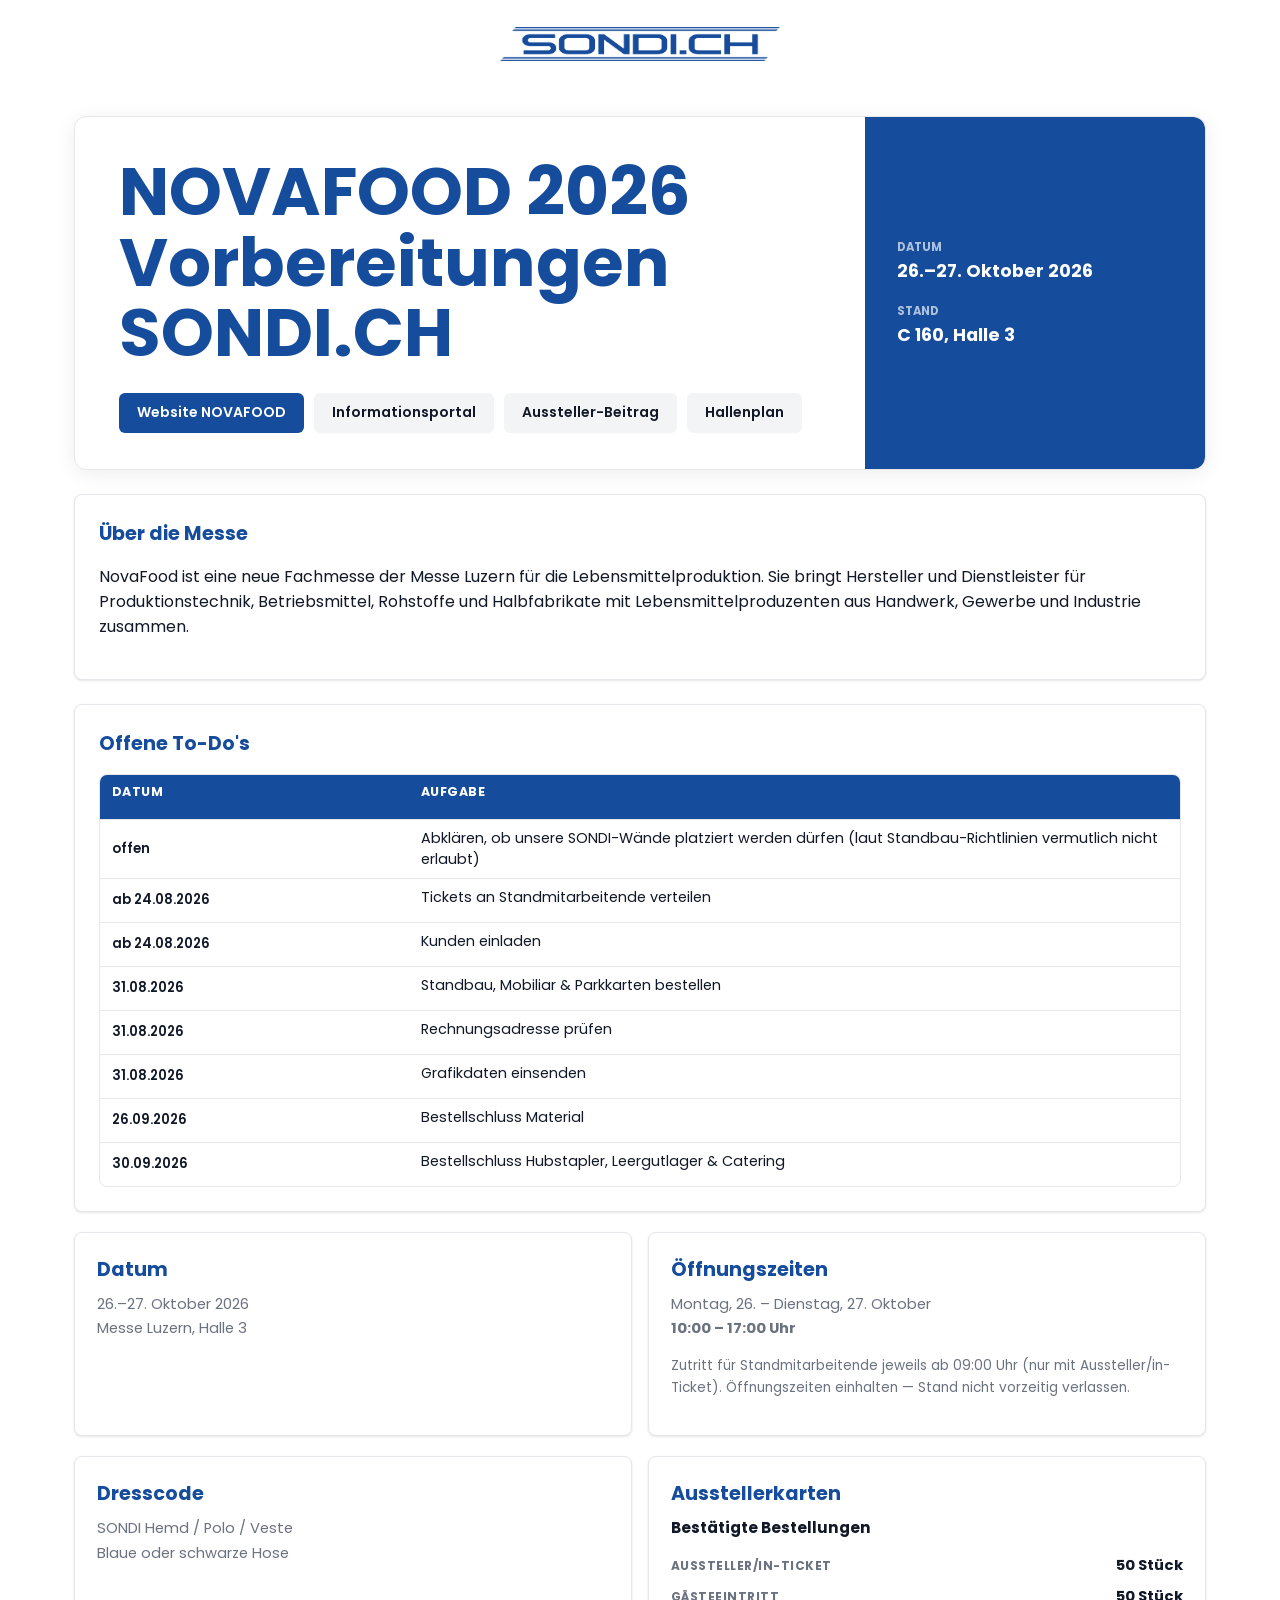
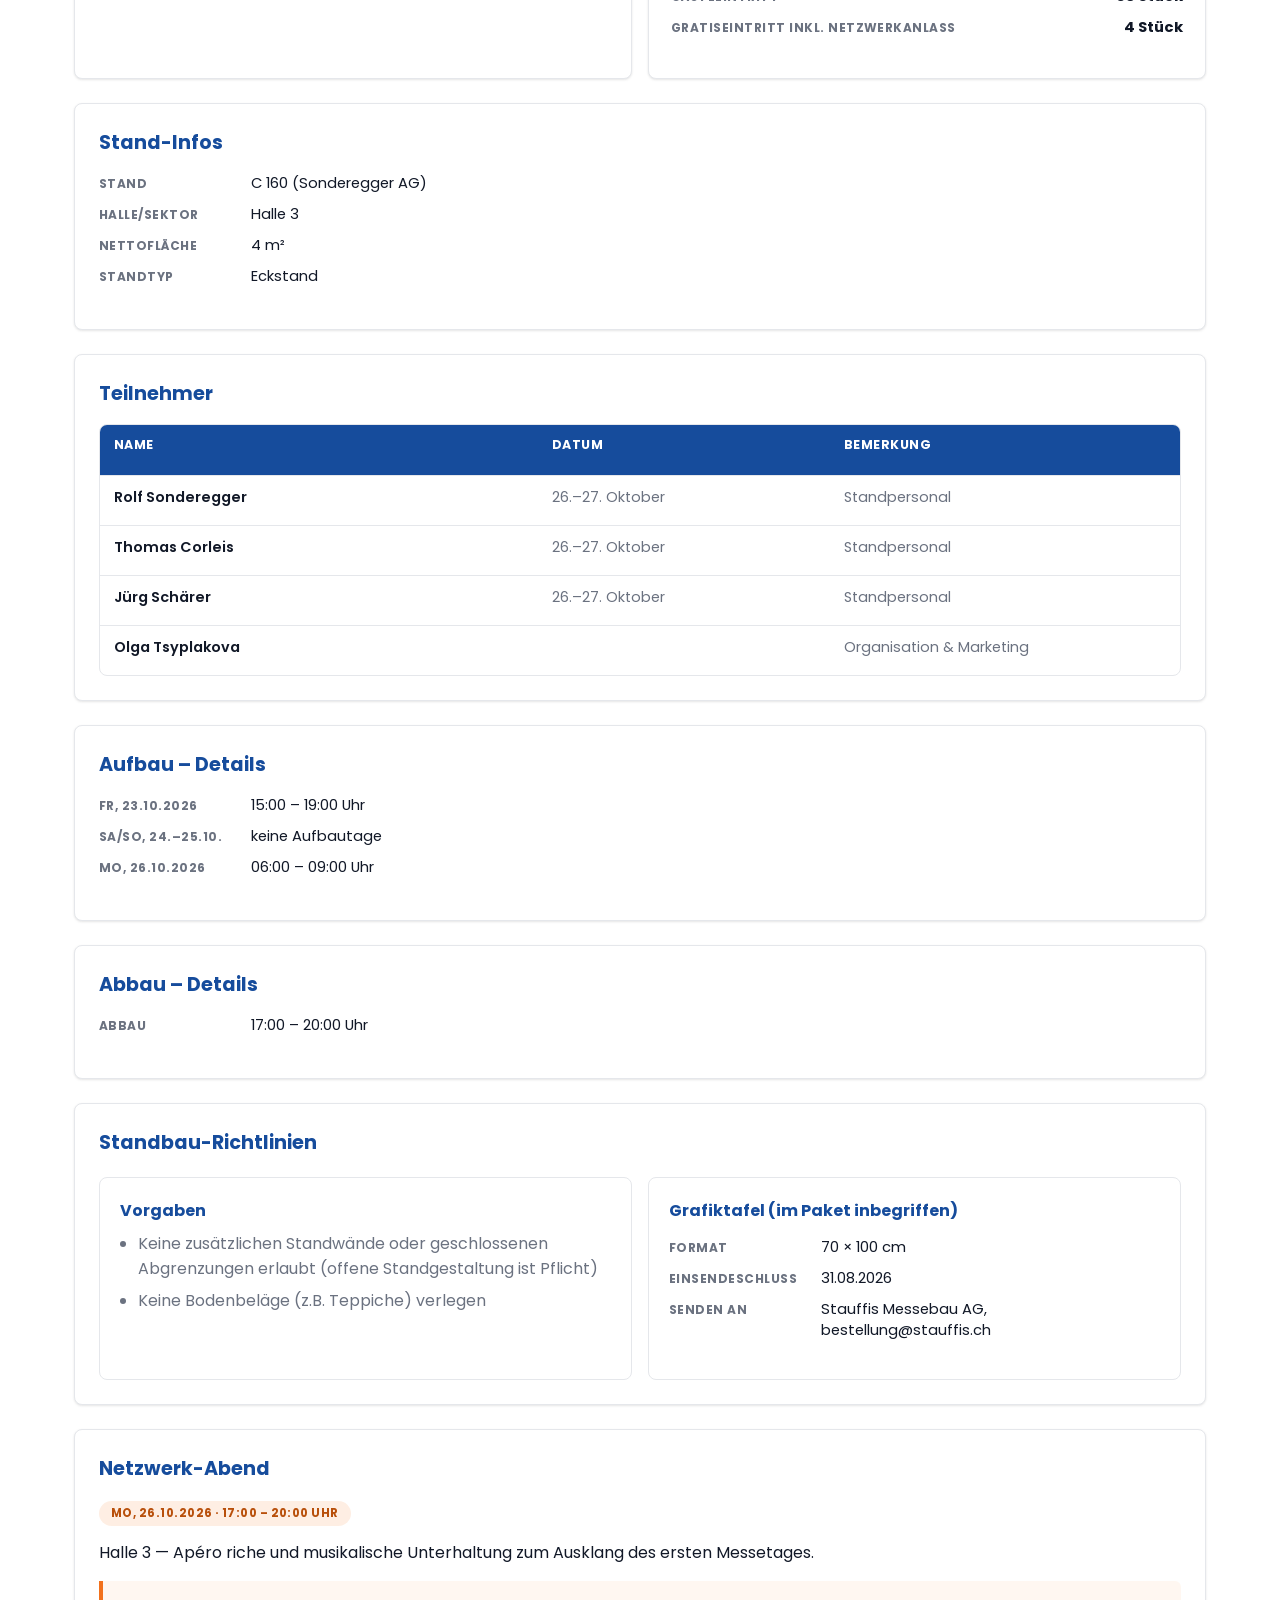
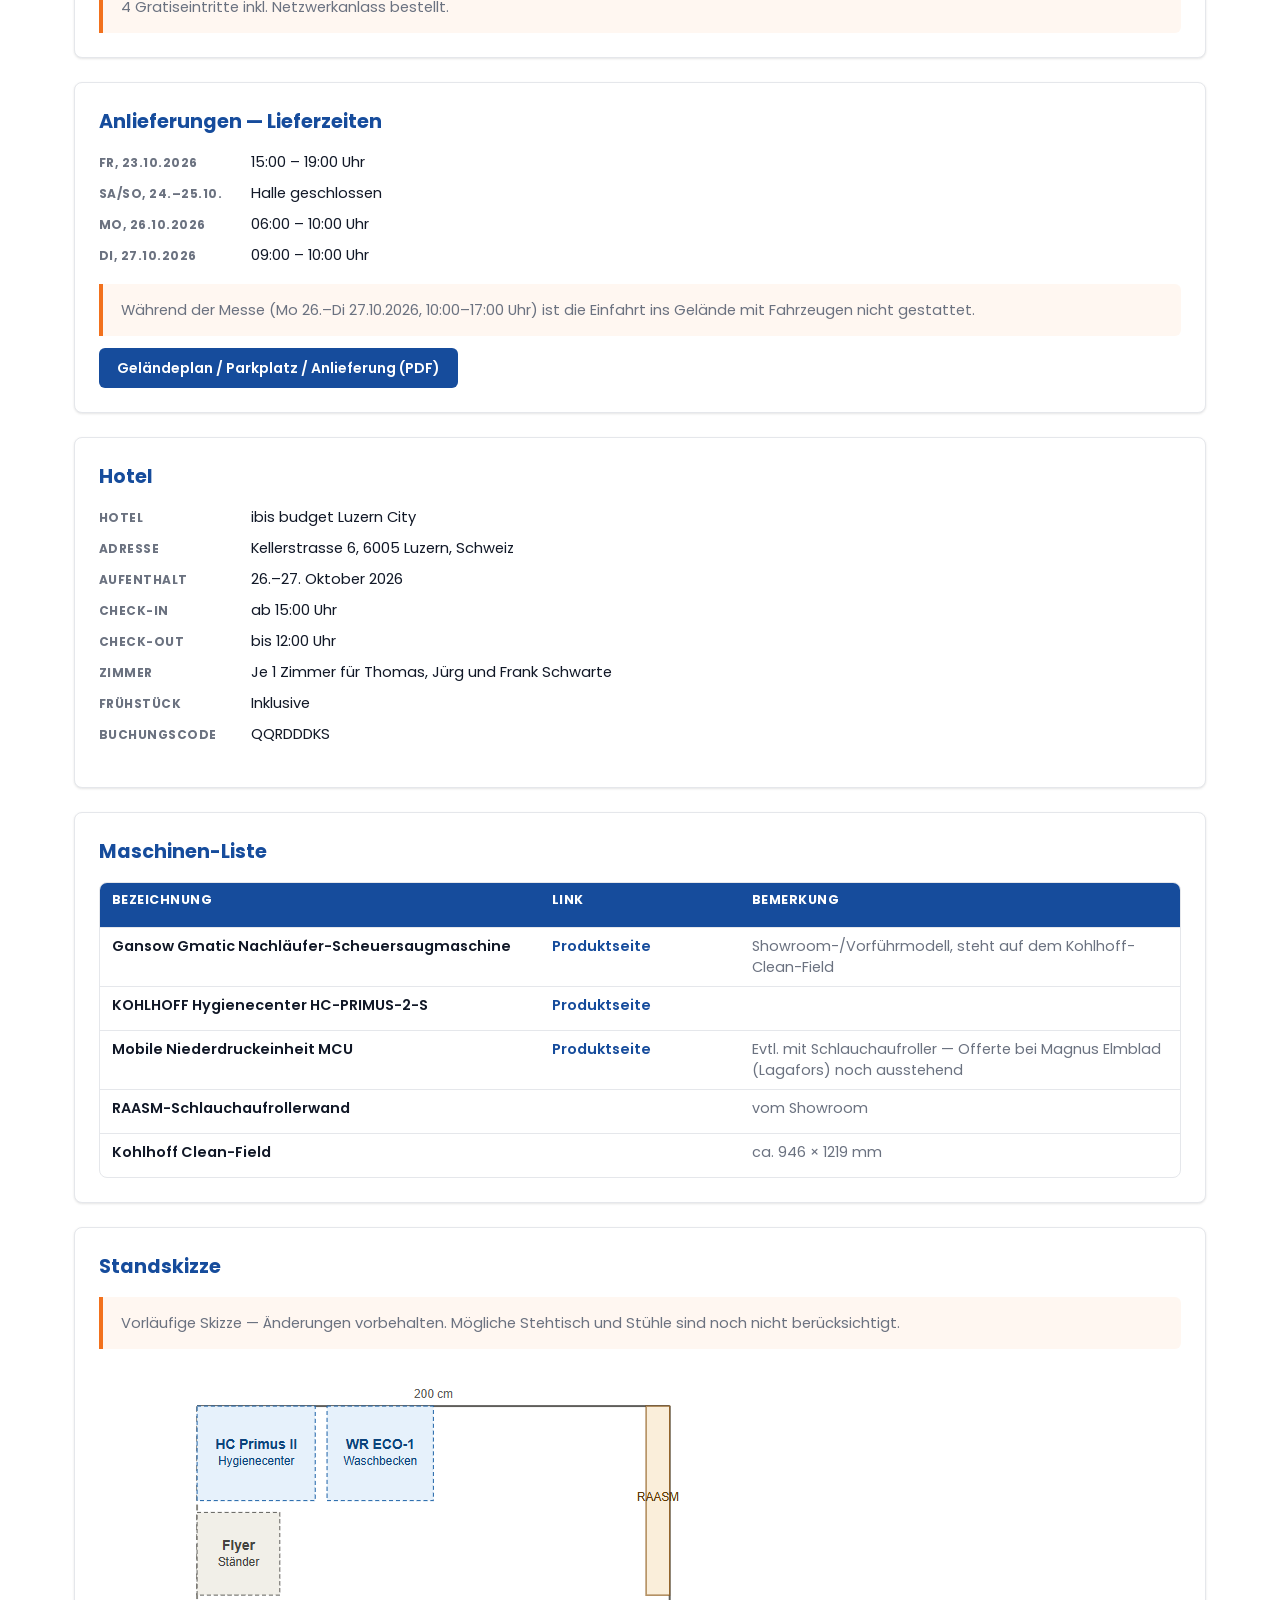
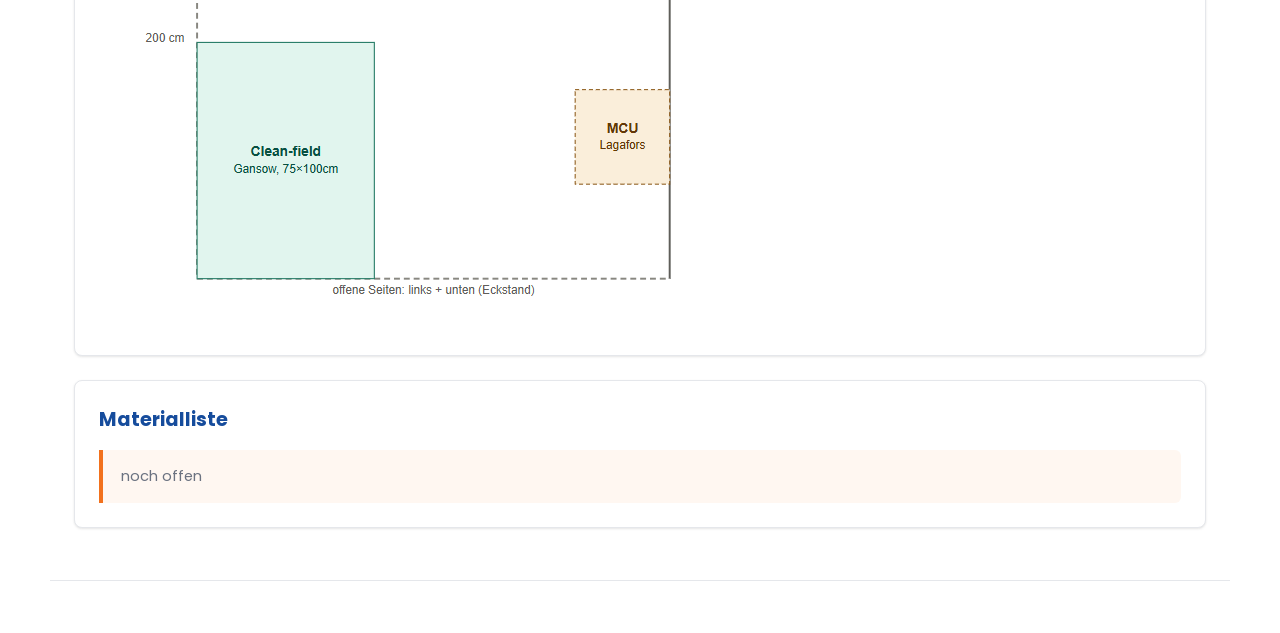
==== index.html @ 2f2d8ee6 "Hotel-Infos ergänzen (ibis budget Luzern City, Buchungsdetails) Co-Authored-By: Claude Sonnet 5 <nor" ====
<!doctype html>
<html lang="de">
  <head>
    <meta charset="utf-8">
    <meta name="viewport" content="width=device-width, initial-scale=1">
    <title>NOVAFOOD 2026 – Vorbereitungen SONDI.CH</title>
    <link rel="preconnect" href="https://fonts.googleapis.com">
    <link rel="preconnect" href="https://fonts.gstatic.com" crossorigin>
    <link href="https://fonts.googleapis.com/css2?family=Poppins:wght@400;500;600;700;800&display=swap" rel="stylesheet">
    <link rel="stylesheet" href="novafood-2026.css">
  </head>
  <body class="landing-page">

    <header class="topbar">
      <div class="topbar-inner">
        <a class="brand" href="index.html" aria-label="SONDI.CH Startseite">
          <img src="Logo sondi.ch_RGB.jpg" alt="SONDI.CH Logo" onerror="this.parentElement.classList.add('logo-missing')">
          <span>SONDI.CH</span>
        </a>
      </div>
    </header>

    <main>
      <section class="hero" id="infos">
        <div class="hero-copy">
          <h1>NOVAFOOD 2026<br>Vorbereitungen SONDI.CH</h1>
          <div class="hero-actions">
            <a class="primary-action" href="https://www.novafood.swiss/de" target="_blank" rel="noreferrer">Website NOVAFOOD</a>
            <a class="secondary-action" href="https://www.novafood.swiss/de/service-home" target="_blank" rel="noreferrer">Informationsportal</a>
            <a class="secondary-action" href="https://www.novafood.swiss/de/p/sonderegger-ag.144082" target="_blank" rel="noreferrer">Aussteller-Beitrag</a>
            <a class="secondary-action" href="https://www.novafood.swiss/de/hallplan" target="_blank" rel="noreferrer">Hallenplan</a>
          </div>
        </div>
        <aside class="status-panel" aria-label="Projekt Kennzahlen">
          <div>
            <span class="label">Datum</span>
            <strong>26.–27. Oktober 2026</strong>
          </div>
          <div>
            <span class="label">Stand</span>
            <strong>C 160, Halle 3</strong>
          </div>
        </aside>
      </section>

      <section class="info-band" id="beschreibung">
        <div class="section-head compact">
          <h2>Über die Messe</h2>
        </div>
        <p>NovaFood ist eine neue Fachmesse der Messe Luzern für die Lebensmittelproduktion. Sie bringt Hersteller und Dienstleister für Produktionstechnik, Betriebsmittel, Rohstoffe und Halbfabrikate mit Lebensmittelproduzenten aus Handwerk, Gewerbe und Industrie zusammen.</p>
      </section>

      <section class="table-section" id="termine">
        <div class="section-head compact">
          <h2>Offene To-Do's</h2>
        </div>
        <div class="data-table pending-table" role="table" aria-label="Termine und To-dos">
          <div class="table-head" role="row">
            <span role="columnheader">Datum</span>
            <span role="columnheader">Aufgabe</span>
          </div>
          <div role="row"><span>offen</span><span>Abklären, ob unsere SONDI-Wände platziert werden dürfen (laut Standbau-Richtlinien vermutlich nicht erlaubt)</span></div>
          <div role="row"><span>ab 24.08.2026</span><span>Tickets an Standmitarbeitende verteilen</span></div>
          <div role="row"><span>ab 24.08.2026</span><span>Kunden einladen</span></div>
          <div role="row"><span>31.08.2026</span><span>Standbau, Mobiliar &amp; Parkkarten bestellen</span></div>
          <div role="row"><span>31.08.2026</span><span>Rechnungsadresse prüfen</span></div>
          <div role="row"><span>31.08.2026</span><span>Grafikdaten einsenden</span></div>
          <div role="row"><span>26.09.2026</span><span>Bestellschluss Material</span></div>
          <div role="row"><span>30.09.2026</span><span>Bestellschluss Hubstapler, Leergutlager &amp; Catering</span></div>
        </div>
      </section>

      <section class="quick-grid two-col-grid" aria-label="Messe-Infos">
        <article>
          <h2>Datum</h2>
          <p>26.–27. Oktober 2026<br>Messe Luzern, Halle 3</p>
        </article>
        <article>
          <h2>Öffnungszeiten</h2>
          <p>Montag, 26. – Dienstag, 27. Oktober<br><strong>10:00 – 17:00 Uhr</strong></p>
          <p style="margin-top:10px; font-size:0.85rem;">Zutritt für Standmitarbeitende jeweils ab 09:00 Uhr (nur mit Aussteller/in-Ticket). Öffnungszeiten einhalten — Stand nicht vorzeitig verlassen.</p>
        </article>
      </section>

      <section class="quick-grid two-col-grid" aria-label="Dresscode und Ausstellerkarten">
        <article>
          <h2>Dresscode</h2>
          <p>SONDI Hemd / Polo / Veste<br>Blaue oder schwarze Hose</p>
        </article>
        <article>
          <h2>Ausstellerkarten</h2>
          <h3 style="margin-top:0; font-size:0.95rem;">Bestätigte Bestellungen</h3>
          <div class="kv-list amounts">
            <div class="kv-row">
              <span class="kv-key">Aussteller/in-Ticket</span>
              <span>50 Stück</span>
            </div>
            <div class="kv-row">
              <span class="kv-key">Gästeeintritt</span>
              <span>50 Stück</span>
            </div>
            <div class="kv-row">
              <span class="kv-key">Gratiseintritt inkl. Netzwerkanlass</span>
              <span>4 Stück</span>
            </div>
          </div>
        </article>
      </section>

      <section class="info-band" id="stand-infos">
        <div class="section-head compact">
          <h2>Stand-Infos</h2>
        </div>
        <div class="kv-list">
          <div class="kv-row">
            <span class="kv-key">Stand</span>
            <span>C 160 (Sonderegger AG)</span>
          </div>
          <div class="kv-row">
            <span class="kv-key">Halle/Sektor</span>
            <span>Halle 3</span>
          </div>
          <div class="kv-row">
            <span class="kv-key">Nettofläche</span>
            <span>4 m²</span>
          </div>
          <div class="kv-row">
            <span class="kv-key">Standtyp</span>
            <span>Eckstand</span>
          </div>
        </div>
      </section>

      <section class="table-section" id="teilnehmer">
        <div class="section-head compact">
          <h2>Teilnehmer</h2>
        </div>
        <div class="data-table teilnehmer-table" role="table" aria-label="Teilnehmer">
          <div class="table-head" role="row">
            <span role="columnheader">Name</span>
            <span role="columnheader">Datum</span>
            <span role="columnheader">Bemerkung</span>
          </div>
          <div role="row"><span>Rolf Sonderegger</span><span>26.–27. Oktober</span><span>Standpersonal</span></div>
          <div role="row"><span>Thomas Corleis</span><span>26.–27. Oktober</span><span>Standpersonal</span></div>
          <div role="row"><span>Jürg Schärer</span><span>26.–27. Oktober</span><span>Standpersonal</span></div>
          <div role="row"><span>Olga Tsyplakova</span><span></span><span>Organisation &amp; Marketing</span></div>
        </div>
      </section>

      <section class="info-band aufbau-detail" id="aufbau">
        <div class="section-head compact">
          <h2>Aufbau – Details</h2>
        </div>
        <div class="kv-list">
          <div class="kv-row">
            <span class="kv-key">Fr, 23.10.2026</span>
            <span>15:00 – 19:00 Uhr</span>
          </div>
          <div class="kv-row">
            <span class="kv-key">Sa/So, 24.–25.10.</span>
            <span>keine Aufbautage</span>
          </div>
          <div class="kv-row">
            <span class="kv-key">Mo, 26.10.2026</span>
            <span>06:00 – 09:00 Uhr</span>
          </div>
        </div>
      </section>

      <section class="info-band" id="abbau">
        <div class="section-head compact">
          <h2>Abbau – Details</h2>
        </div>
        <div class="kv-list">
          <div class="kv-row">
            <span class="kv-key">Abbau</span>
            <span>17:00 – 20:00 Uhr</span>
          </div>
        </div>
      </section>

      <section class="info-band" id="standbau-richtlinien">
        <div class="section-head compact">
          <h2>Standbau-Richtlinien</h2>
        </div>
        <div class="split-grid">
          <article>
            <h3>Vorgaben</h3>
            <ul>
              <li>Keine zusätzlichen Standwände oder geschlossenen Abgrenzungen erlaubt (offene Standgestaltung ist Pflicht)</li>
              <li>Keine Bodenbeläge (z.B. Teppiche) verlegen</li>
            </ul>
          </article>
          <article>
            <h3>Grafiktafel (im Paket inbegriffen)</h3>
            <div class="kv-list">
              <div class="kv-row">
                <span class="kv-key">Format</span>
                <span>70 × 100 cm</span>
              </div>
              <div class="kv-row">
                <span class="kv-key">Einsendeschluss</span>
                <span>31.08.2026</span>
              </div>
              <div class="kv-row">
                <span class="kv-key">Senden an</span>
                <span>Stauffis Messebau AG, bestellung@stauffis.ch</span>
              </div>
            </div>
          </article>
        </div>
      </section>

      <section class="info-band" id="netzwerkabend">
        <div class="section-head compact">
          <h2>Netzwerk-Abend</h2>
        </div>
        <span class="chip orange">Mo, 26.10.2026 · 17:00 – 20:00 Uhr</span>
        <p>Halle 3 — Apéro riche und musikalische Unterhaltung zum Ausklang des ersten Messetages.</p>
        <div class="notice">4 Gratiseintritte inkl. Netzwerkanlass bestellt.</div>
      </section>

      <section class="info-band" id="parkplaetze">
        <div class="section-head compact">
          <h2>Anlieferungen — Lieferzeiten</h2>
        </div>
        <div class="kv-list">
          <div class="kv-row">
            <span class="kv-key">Fr, 23.10.2026</span>
            <span>15:00 – 19:00 Uhr</span>
          </div>
          <div class="kv-row">
            <span class="kv-key">Sa/So, 24.–25.10.</span>
            <span>Halle geschlossen</span>
          </div>
          <div class="kv-row">
            <span class="kv-key">Mo, 26.10.2026</span>
            <span>06:00 – 10:00 Uhr</span>
          </div>
          <div class="kv-row">
            <span class="kv-key">Di, 27.10.2026</span>
            <span>09:00 – 10:00 Uhr</span>
          </div>
        </div>
        <div class="notice">Während der Messe (Mo 26.–Di 27.10.2026, 10:00–17:00 Uhr) ist die Einfahrt ins Gelände mit Fahrzeugen nicht gestattet.</div>
        <a class="primary-action" href="novafood-2026-gelaendeplan-parkplatz-anlieferung.pdf" target="_blank" rel="noreferrer" style="margin-top:12px;">Geländeplan / Parkplatz / Anlieferung (PDF)</a>
      </section>

      <section class="info-band" id="hotel">
        <div class="section-head compact">
          <h2>Hotel</h2>
        </div>
        <div class="kv-list">
          <div class="kv-row">
            <span class="kv-key">Hotel</span>
            <span>ibis budget Luzern City</span>
          </div>
          <div class="kv-row">
            <span class="kv-key">Adresse</span>
            <span>Kellerstrasse 6, 6005 Luzern, Schweiz</span>
          </div>
          <div class="kv-row">
            <span class="kv-key">Aufenthalt</span>
            <span>26.–27. Oktober 2026</span>
          </div>
          <div class="kv-row">
            <span class="kv-key">Check-In</span>
            <span>ab 15:00 Uhr</span>
          </div>
          <div class="kv-row">
            <span class="kv-key">Check-Out</span>
            <span>bis 12:00 Uhr</span>
          </div>
          <div class="kv-row">
            <span class="kv-key">Zimmer</span>
            <span>Je 1 Zimmer für Thomas, Jürg und Frank Schwarte</span>
          </div>
          <div class="kv-row">
            <span class="kv-key">Frühstück</span>
            <span>Inklusive</span>
          </div>
          <div class="kv-row">
            <span class="kv-key">Buchungscode</span>
            <span>QQRDDDKS</span>
          </div>
        </div>
      </section>

      <section class="table-section" id="maschinen">
        <div class="section-head compact">
          <h2>Maschinen-Liste</h2>
        </div>
        <div class="data-table machine-table" role="table" aria-label="Maschinen-Liste">
          <div class="table-head" role="row">
            <span role="columnheader">Bezeichnung</span>
            <span role="columnheader">Link</span>
            <span role="columnheader">Bemerkung</span>
          </div>
          <div role="row"><span>Gansow Gmatic Nachläufer-Scheuersaugmaschine</span><span><a href="https://www.sondi.ch/gansow-gmatic-handgefuehrte-scheuersaugmaschinen" target="_blank" rel="noreferrer">Produktseite</a></span><span>Showroom-/Vorführmodell, steht auf dem Kohlhoff-Clean-Field</span></div>
          <div role="row"><span>KOHLHOFF Hygienecenter HC-PRIMUS-2-S</span><span><a href="https://www.sondi.ch/kohlhoff-hygienecenter-hc-primus-2-s/0313100" target="_blank" rel="noreferrer">Produktseite</a></span><span></span></div>
          <div role="row"><span>Mobile Niederdruckeinheit MCU</span><span><a href="https://www.sondi.ch/mobile-niederdruckeinheit-mcu" target="_blank" rel="noreferrer">Produktseite</a></span><span>Evtl. mit Schlauchaufroller — Offerte bei Magnus Elmblad (Lagafors) noch ausstehend</span></div>
          <div role="row"><span>RAASM-Schlauchaufrollerwand</span><span></span><span>vom Showroom</span></div>
          <div role="row"><span>Kohlhoff Clean-Field</span><span></span><span>ca. 946 × 1219 mm</span></div>
        </div>
      </section>

      <section class="info-band" id="standskizze">
        <div class="section-head compact">
          <h2>Standskizze</h2>
        </div>
        <div class="notice">
          Vorläufige Skizze — Änderungen vorbehalten. Mögliche Stehtisch und Stühle sind noch nicht berücksichtigt.
        </div>
        <img src="Standsskizze Novafood 2026.png" alt="Standsskizze NOVAFOOD 2026" style="max-width:100%; margin-top:16px; border-radius:8px;">
      </section>

      <section class="table-section" id="materialliste">
        <div class="section-head compact">
          <h2>Materialliste</h2>
        </div>
        <div class="notice">noch offen</div>
      </section>

    </main>

    <footer></footer>

  </body>
</html>
---- novafood-2026.css ----
:root {
  --orange: #f2711d;
  --blue: #164c9c;
  --blue-light: rgba(22, 76, 156, 0.08);
  --gray: #6b7280;
  --light: #f8fafc;
  --ink: #111827;
  --white: #ffffff;
  --line: #e5e7eb;
  --surface: #f3f4f6;
  --shadow-sm: 0 1px 3px rgba(0, 0, 0, 0.07), 0 1px 2px rgba(0, 0, 0, 0.04);
  --shadow: 0 4px 20px rgba(0, 0, 0, 0.07);
  --radius: 8px;
  --radius-sm: 6px;
  --radius-lg: 12px;
  --radius-pill: 999px;
  --transition: 150ms ease;
}

* {
  box-sizing: border-box;
}

html {
  scroll-behavior: smooth;
}

body {
  margin: 0;
  font-family: "Poppins", Arial, sans-serif;
  color: var(--ink);
  background: var(--light);
  -webkit-font-smoothing: antialiased;
}

a {
  color: var(--blue);
  font-weight: 600;
  text-decoration: none;
  transition: color var(--transition);
}

a:hover {
  color: var(--orange);
}

/* ── Topbar ─────────────────────────────────────────── */

.topbar {
  background: var(--white);
  border-bottom: 1px solid var(--line);
  position: sticky;
  top: 0;
  z-index: 10;
  box-shadow: var(--shadow-sm);
}

.topbar-inner {
  align-items: center;
  display: flex;
  gap: 24px;
  justify-content: space-between;
  margin: 0 auto;
  max-width: 1180px;
  min-height: 72px;
  padding: 14px 24px;
}

.brand {
  align-items: center;
  color: var(--blue);
  display: flex;
  min-width: 160px;
  text-decoration: none;
}

.brand img {
  display: block;
  max-height: 48px;
  max-width: 280px;
  object-fit: contain;
  width: min(280px, 40vw);
}

.brand span {
  color: var(--blue);
  display: none;
  font-size: 1.75rem;
  font-weight: 800;
}

.brand.logo-missing img {
  display: none;
}

.brand.logo-missing span {
  display: inline-block;
}

nav {
  display: flex;
  flex-wrap: wrap;
  gap: 4px;
  justify-content: flex-end;
}

nav a {
  border-radius: var(--radius-sm);
  color: var(--gray);
  font-size: 0.875rem;
  font-weight: 600;
  padding: 8px 14px;
  transition: background var(--transition), color var(--transition);
}

nav a:hover {
  background: var(--surface);
  color: var(--ink);
}

/* ── Landing Page ────────────────────────────────────── */

.landing-page {
  background: var(--white);
}

.landing-page .topbar {
  background: var(--white);
  border-bottom: none;
  box-shadow: none;
}

.landing-page .topbar-inner {
  justify-content: center;
  min-height: 88px;
}

.landing-page .brand img {
  max-height: 60px;
  width: min(320px, 55vw);
}

.landing-page main {
  min-height: calc(100vh - 160px);
}

.landing-hero {
  padding: 52px 0 20px;
  text-align: center;
}

.landing-hero h1 {
  margin-bottom: 12px;
}

.landing-hero .lead {
  margin: 0 auto;
}

.stand-choice-grid {
  display: grid;
  gap: 20px;
  grid-template-columns: repeat(2, minmax(0, 1fr));
  margin-top: 20px;
}

.stand-choice {
  background: var(--white);
  border: 1px solid var(--line);
  border-radius: var(--radius-lg);
  box-shadow: var(--shadow-sm);
  color: var(--ink);
  display: flex;
  flex-direction: column;
  min-height: 280px;
  padding: 28px;
  text-decoration: none;
  transition: box-shadow var(--transition), transform var(--transition), border-color var(--transition);
}

.stand-choice:hover {
  border-color: var(--orange);
  box-shadow: var(--shadow);
  color: var(--ink);
  transform: translateY(-2px);
}

.stand-choice h2 {
  color: var(--blue);
  font-size: 1.6rem;
  margin-bottom: 10px;
}

.stand-choice p {
  color: var(--gray);
  line-height: 1.65;
}

.stand-choice strong {
  color: var(--orange);
  margin-top: auto;
  font-size: 0.9rem;
}


/* ── Main Layout ─────────────────────────────────────── */

main {
  margin: 0 auto;
  max-width: 1180px;
  padding: 28px 24px 52px;
}

.page-title {
  align-items: end;
  display: grid;
  gap: 18px;
  grid-template-columns: minmax(0, 1fr) 300px;
  margin-bottom: 22px;
}

.page-title h1 {
  margin-bottom: 0;
}

/* ── Progress Card ───────────────────────────────────── */

.progress-card {
  background: var(--blue);
  border-radius: var(--radius);
  color: var(--white);
  padding: 20px;
}

.progress-card > span {
  color: rgba(255, 255, 255, 0.7);
  display: block;
  font-size: 0.75rem;
  font-weight: 700;
  margin-bottom: 4px;
  text-transform: uppercase;
  letter-spacing: 0.05em;
}

.progress-card strong {
  display: block;
  font-size: 1.25rem;
  margin-bottom: 10px;
}

/* ── Hero ────────────────────────────────────────────── */

.hero {
  align-items: stretch;
  background: var(--white);
  border: 1px solid var(--line);
  border-radius: var(--radius-lg);
  box-shadow: var(--shadow);
  display: grid;
  gap: 0;
  grid-template-columns: minmax(0, 1fr) 340px;
  min-height: 300px;
  overflow: hidden;
}

.hero-copy {
  padding: 40px 44px 36px;
}

.eyebrow {
  color: var(--orange);
  font-size: 0.75rem;
  font-weight: 700;
  letter-spacing: 0.06em;
  margin: 0 0 8px;
  text-transform: uppercase;
}

h1,
h2,
h3,
p {
  margin-top: 0;
}

h1 {
  color: var(--blue);
  font-size: clamp(2rem, 5.5vw, 4.2rem);
  line-height: 1.05;
  margin-bottom: 16px;
}

.lead {
  color: var(--gray);
  font-size: 1.05rem;
  line-height: 1.7;
  max-width: 580px;
}

.hero-actions {
  display: flex;
  flex-wrap: wrap;
  gap: 10px;
  margin-top: 24px;
}

/* ── Buttons ─────────────────────────────────────────── */

.primary-action,
.secondary-action,
button,
.fact-link a {
  align-items: center;
  background: var(--blue);
  border: none;
  border-radius: var(--radius-sm);
  color: var(--white);
  cursor: pointer;
  display: inline-flex;
  font: inherit;
  font-size: 0.875rem;
  font-weight: 600;
  justify-content: center;
  min-height: 40px;
  padding: 9px 18px;
  transition: background var(--transition), transform var(--transition), box-shadow var(--transition);
}

.primary-action:hover,
.secondary-action:hover,
button:hover,
.fact-link a:hover {
  background: var(--orange);
  color: var(--white);
  box-shadow: 0 4px 12px rgba(242, 113, 29, 0.3);
}

.secondary-action {
  background: var(--surface);
  color: var(--ink);
}

.secondary-action:hover {
  background: var(--orange);
  color: var(--white);
}

/* ── Status Panel ────────────────────────────────────── */

.status-panel {
  background: var(--blue);
  border-radius: 0 var(--radius-lg) var(--radius-lg) 0;
  color: var(--white);
  display: flex;
  flex-direction: column;
  gap: 20px;
  justify-content: center;
  padding: 32px;
}

.label {
  color: rgba(255, 255, 255, 0.65);
  display: block;
  font-size: 0.72rem;
  font-weight: 700;
  letter-radius: 0.05em;
  margin-bottom: 4px;
  text-transform: uppercase;
}

.status-panel strong {
  display: block;
  font-size: 1.1rem;
  line-height: 1.3;
}

.progress-track {
  background: rgba(255, 255, 255, 0.2);
  border-radius: var(--radius-pill);
  height: 6px;
  overflow: hidden;
}

.progress-track span {
  background: var(--orange);
  border-radius: var(--radius-pill);
  display: block;
  height: 100%;
  transition: width 0.6s ease;
  width: 0;
}

/* ── Grids ───────────────────────────────────────────── */

.quick-grid,
.facts-grid,
.pdf-grid,
.checklist-grid,
.timeline-grid,
.machine-grid,
.risk-grid {
  display: grid;
  gap: 16px;
  margin-top: 20px;
}

.quick-grid {
  grid-template-columns: repeat(4, minmax(0, 1fr));
}

.two-col-grid {
  grid-template-columns: repeat(2, minmax(0, 1fr));
}

.facts-grid {
  display: grid;
  gap: 12px;
  grid-template-columns: repeat(6, minmax(0, 1fr));
  margin-top: 0;
}

/* ── Cards ───────────────────────────────────────────── */

.quick-grid article,
.facts-grid article,
.pdf-grid article,
.checklist-card,
.notes-section,
.team-layout,
.info-band,
.machine-section,
.open-points,
.table-section,
.timeline-grid article,
.risk {
  background: var(--white);
  border: 1px solid var(--line);
  border-radius: var(--radius);
  box-shadow: var(--shadow-sm);
}

.quick-grid article,
.pdf-grid article {
  min-height: 180px;
  padding: 22px;
  transition: box-shadow var(--transition), transform var(--transition);
}

.quick-grid article:hover {
  box-shadow: var(--shadow);
  transform: translateY(-1px);
}

.facts-grid article {
  min-height: 130px;
  padding: 20px;
}

.facts-grid h2 {
  color: var(--blue);
  font-size: 0.95rem;
  margin-bottom: 8px;
}

.facts-grid p {
  color: var(--gray);
  font-size: 0.9rem;
  line-height: 1.55;
  margin-bottom: 0;
}

.fact-link a {
  display: inline-flex;
  align-items: center;
  font-weight: 600;
  min-height: 36px;
  padding: 7px 14px;
  font-size: 0.85rem;
}

/* ── PDF Grid ────────────────────────────────────────── */

.pdf-grid {
  grid-template-columns: repeat(2, minmax(0, 1fr));
}

.pdf-grid article {
  align-items: flex-start;
  display: flex;
  flex-direction: column;
  justify-content: space-between;
}

/* ── Chips / Badges ──────────────────────────────────── */

.chip {
  border-radius: var(--radius-pill);
  display: inline-block;
  font-size: 0.72rem;
  font-weight: 700;
  letter-spacing: 0.04em;
  margin-bottom: 14px;
  padding: 4px 12px;
  text-transform: uppercase;
}

.chip.blue {
  background: rgba(22, 76, 156, 0.1);
  color: var(--blue);
}

.chip.orange {
  background: rgba(242, 113, 29, 0.12);
  color: #b84f0a;
}

.chip.gray {
  background: var(--surface);
  color: var(--gray);
}

/* ── Headings in cards ───────────────────────────────── */

.quick-grid h2,
.section-head h2 {
  color: var(--blue);
  font-size: 1.2rem;
  margin-bottom: 8px;
}

.quick-grid p,
.pdf-grid p,
.split-grid p,
.team-grid p,
.machine-grid p,
.notice,
.risk p {
  color: var(--gray);
  font-size: 0.92rem;
  line-height: 1.65;
}

/* ── Section Head ────────────────────────────────────── */

.section-head {
  margin: 44px 0 16px;
}

.section-head.compact {
  margin: 0 0 16px;
}

/* ── Checklist ───────────────────────────────────────── */

.checklist-grid {
  grid-template-columns: repeat(2, minmax(0, 1fr));
}

.checklist-card {
  padding: 22px;
}

.card-title {
  align-items: center;
  border-bottom: 1px solid var(--line);
  display: flex;
  gap: 12px;
  justify-content: space-between;
  margin-bottom: 12px;
  padding-bottom: 12px;
}

.card-title h3 {
  color: var(--blue);
  font-size: 1.05rem;
  margin-bottom: 0;
}

.count {
  color: var(--orange);
  font-weight: 700;
  font-size: 0.875rem;
}

label {
  align-items: flex-start;
  color: var(--gray);
  display: flex;
  gap: 10px;
  line-height: 1.45;
  margin: 11px 0;
}

/* ── Info Band / Sections ────────────────────────────── */

.info-band,
.machine-section,
.open-points,
.table-section {
  margin-top: 24px;
  padding: 24px;
}

/* ── Pill List ───────────────────────────────────────── */

.pill-list {
  display: flex;
  flex-wrap: wrap;
  gap: 8px;
}

.pill-list span,
.machine-brand,
.risk span {
  background: var(--blue-light);
  border-radius: var(--radius-pill);
  color: var(--blue);
  display: inline-block;
  font-size: 0.75rem;
  font-weight: 700;
  letter-spacing: 0.03em;
  padding: 4px 12px;
  text-transform: uppercase;
}

/* ── Split / Team Grids ──────────────────────────────── */

.split-grid,
.team-grid {
  display: grid;
  gap: 16px;
  grid-template-columns: repeat(2, minmax(0, 1fr));
  margin-top: 20px;
}

.three-columns {
  grid-template-columns: repeat(3, minmax(0, 1fr));
}

.split-grid article,
.team-grid article {
  border: 1px solid var(--line);
  border-radius: var(--radius);
  padding: 20px;
}

.split-grid h3,
.team-grid h3,
.timeline-grid h2,
.machine-grid h3,
.risk h3 {
  color: var(--blue);
  font-size: 1rem;
  margin-bottom: 8px;
}

ul {
  color: var(--gray);
  line-height: 1.6;
  margin: 0;
  padding-left: 18px;
}

li + li {
  margin-top: 6px;
}

.name-list {
  color: var(--ink);
  font-weight: 600;
}

/* ── Timeline ────────────────────────────────────────── */

.timeline-grid {
  grid-template-columns: repeat(3, minmax(0, 1fr));
}

.timeline-grid article,
.risk {
  padding: 22px;
}

/* ── Machine Grid ────────────────────────────────────── */

.machine-grid {
  grid-template-columns: repeat(4, minmax(0, 1fr));
}

.machine-grid article {
  border: 1px solid var(--line);
  border-radius: var(--radius);
  min-height: 160px;
  padding: 18px;
}

.machine-brand {
  background: rgba(242, 113, 29, 0.1);
  border-radius: var(--radius-pill);
  color: #b84f0a;
  margin-bottom: 12px;
}

/* ── Notice ──────────────────────────────────────────── */

.notice {
  background: rgba(242, 113, 29, 0.06);
  border-left: 4px solid var(--orange);
  border-radius: 0 var(--radius-sm) var(--radius-sm) 0;
  margin-top: 16px;
  padding: 14px 18px;
}

/* ── Risk Grid ───────────────────────────────────────── */

.risk-grid {
  grid-template-columns: repeat(3, minmax(0, 1fr));
}

.risk.high {
  border-top: 4px solid var(--orange);
}

.risk.medium {
  border-top: 4px solid var(--blue);
}

.risk.low {
  border-top: 4px solid var(--gray);
}

/* ── Key-Value List (Aufbau Detail) ──────────────────── */

.kv-list {
  display: flex;
  flex-direction: column;
  gap: 10px;
  margin: 14px 0 18px;
}

.kv-row {
  align-items: baseline;
  display: flex;
  gap: 12px;
  font-size: 0.92rem;
}

.kv-list.amounts .kv-row {
  justify-content: space-between;
}

.kv-list.amounts .kv-row > span:last-child {
  font-weight: 700;
  margin-left: 24px;
  text-align: right;
}

.kv-key {
  color: var(--gray);
  font-size: 0.75rem;
  font-weight: 700;
  letter-spacing: 0.04em;
  min-width: 140px;
  text-transform: uppercase;
}

.map-links {
  display: flex;
  flex-wrap: wrap;
  gap: 8px;
  margin-top: 18px;
}

.map-links a {
  background: var(--surface);
  border-radius: var(--radius-pill);
  color: var(--blue);
  font-size: 0.8rem;
  font-weight: 600;
  padding: 6px 16px;
  transition: background var(--transition), color var(--transition);
}

.map-links a:hover {
  background: var(--blue);
  color: var(--white);
}

/* ── Team / Notes ────────────────────────────────────── */

.team-layout,
.notes-section {
  margin-top: 24px;
  padding: 24px;
}

/* ── Tables ──────────────────────────────────────────── */

.schedule-table {
  border: 1px solid var(--line);
  border-radius: var(--radius);
  overflow: hidden;
}

.schedule-table > div {
  display: grid;
  grid-template-columns: 1.2fr 0.9fr 1.2fr 1.5fr;
}

.schedule-table span {
  border-top: 1px solid var(--line);
  color: var(--gray);
  font-size: 0.9rem;
  min-height: 50px;
  padding: 13px 14px;
}

.schedule-table .table-head span {
  background: var(--blue);
  border-top: 0;
  color: var(--white);
  font-size: 0.8rem;
  font-weight: 700;
  letter-spacing: 0.03em;
  text-transform: uppercase;
}

.data-table {
  border: 1px solid var(--line);
  border-radius: var(--radius);
  overflow-x: auto;
}

.data-table > div {
  display: grid;
  min-width: 860px;
}

.machine-table > div {
  grid-template-columns: 2.2fr 1fr 2.2fr;
}

.material-table > div {
  grid-template-columns: 2fr 1fr 1fr 2fr;
}

.teilnehmer-table > div {
  grid-template-columns: 1.5fr 1fr 1.2fr;
  min-width: 360px;
}

.teilnehmer-table span {
  min-height: 44px;
  padding: 8px 14px;
}

.pending-table > div {
  grid-template-columns: 1.2fr 3fr;
}

.pending-table div:not(.table-head) span:nth-child(1) {
  align-items: center;
  color: var(--orange);
  display: flex;
  font-size: 0.82rem;
  font-weight: 700;
  white-space: nowrap;
}

.pending-table div:not(.table-head) span:nth-child(2) {
  color: var(--ink);
}

.data-table span {
  border-top: 1px solid var(--line);
  color: var(--gray);
  display: block;
  font-size: 0.9rem;
  min-height: 50px;
  padding: 11px 14px;
  transition: background var(--transition);
}

.data-table div:not(.table-head):hover span {
  background: var(--surface);
}

.machine-table span,
.material-table span,
.pending-table span {
  min-height: 44px;
  padding: 8px 12px;
}

.sub-row span {
  background: var(--surface);
  border-top-color: transparent;
}

.sub-row .sub-item {
  color: var(--gray);
  font-size: 0.875rem;
  padding-left: 32px;
  position: relative;
}

.sub-row .sub-item::before {
  color: var(--line);
  content: "↳";
  left: 14px;
  position: absolute;
}

.row-to-oega span {
  background: rgba(16, 149, 100, 0.07) !important;
  border-top-color: rgba(16, 149, 100, 0.2) !important;
}


.row-red span {
  background: rgba(220, 53, 69, 0.07) !important;
  border-top-color: rgba(220, 53, 69, 0.2) !important;
}

.row-green span {
  background: rgba(25, 135, 84, 0.07) !important;
  border-top-color: rgba(25, 135, 84, 0.2) !important;
}

.machine-legend {
  display: flex;
  gap: 20px;
  margin-bottom: 14px;
  font-size: 0.82rem;
}

.machine-legend .leg-item {
  display: flex;
  align-items: center;
  gap: 7px;
}

.machine-legend .leg-dot {
  width: 12px;
  height: 12px;
  border-radius: 3px;
  flex-shrink: 0;
}

.machine-legend .leg-dot.red { background: rgba(220, 53, 69, 0.5); }
.machine-legend .leg-dot.green { background: rgba(25, 135, 84, 0.5); }

.data-table .table-head span {
  background: var(--blue);
  border-top: 0;
  color: var(--white);
  font-size: 0.78rem;
  font-weight: 700;
  letter-spacing: 0.04em;
  text-transform: uppercase;
}

.data-table div:not(.table-head) span:first-child {
  color: var(--ink);
  font-weight: 600;
}



/* ── Textarea ────────────────────────────────────────── */

textarea {
  border: 1px solid var(--line);
  border-radius: var(--radius-sm);
  color: var(--ink);
  display: block;
  font: inherit;
  font-size: 0.95rem;
  min-height: 180px;
  padding: 14px;
  resize: vertical;
  transition: border-color var(--transition), box-shadow var(--transition);
  width: 100%;
}

textarea:focus {
  border-color: var(--orange);
  box-shadow: 0 0 0 3px rgba(242, 113, 29, 0.12);
  outline: none;
}

/* ── Note Actions ────────────────────────────────────── */

.note-actions {
  display: flex;
  flex-wrap: wrap;
  gap: 10px;
  justify-content: flex-end;
  margin-top: 14px;
}

/* ── Footer ──────────────────────────────────────────── */

footer {
  border-top: 1px solid var(--line);
  color: var(--gray);
  font-size: 0.8rem;
  margin: 0 auto;
  max-width: 1180px;
  padding: 20px 24px 32px;
}

/* ── Responsive ──────────────────────────────────────── */

@media (max-width: 940px) {
  .hero {
    grid-template-columns: 1fr;
  }

  .topbar-inner {
    align-items: flex-start;
    flex-direction: column;
  }

  nav {
    justify-content: flex-start;
  }

  .quick-grid,
  .facts-grid,
  .pdf-grid,
  .checklist-grid,
  .timeline-grid,
  .machine-grid,
  .risk-grid,
  .three-columns {
    grid-template-columns: repeat(2, minmax(0, 1fr));
  }

  .status-panel {
    border-radius: 0 0 var(--radius-lg) var(--radius-lg);
    display: grid;
    grid-template-columns: repeat(3, minmax(0, 1fr));
  }

  .page-title {
    grid-template-columns: 1fr;
  }

  .progress-track {
    grid-column: 1 / -1;
  }
}

@media (max-width: 680px) {
  .topbar-inner {
    min-height: auto;
    padding: 12px 16px;
  }

  main {
    padding: 16px 14px 36px;
  }

  .hero-copy,
  .status-panel,
  .quick-grid article,
  .facts-grid article,
  .pdf-grid article,
  .checklist-card,
  .team-layout,
  .notes-section,
  .info-band,
  .machine-section,
  .open-points,
  .timeline-grid article,
  .risk {
    padding: 18px;
  }

  .quick-grid,
  .two-col-grid,
  .facts-grid,
  .pdf-grid,
  .checklist-grid,
  .timeline-grid,
  .machine-grid,
  .risk-grid,
  .split-grid,
  .team-grid,
  .three-columns,
  .stand-choice-grid {
    grid-template-columns: 1fr;
  }

  .landing-hero {
    padding-top: 28px;
  }

  .stand-choice {
    min-height: 210px;
    padding: 20px;
  }

  .status-panel {
    grid-template-columns: 1fr;
  }

  .schedule-table,
  .schedule-table > div {
    display: block;
  }

  .schedule-table .table-head {
    display: none;
  }

  .schedule-table span {
    display: block;
    min-height: auto;
  }

  .schedule-table span:first-child {
    background: var(--blue-light);
    color: var(--blue);
    font-weight: 700;
  }

  .brand img {
    width: min(260px, 72vw);
  }

  /* Teilnehmer table: card layout */
  .teilnehmer-table {
    overflow-x: visible;
  }

  .teilnehmer-table > div {
    min-width: 0;
  }

  .teilnehmer-table .table-head {
    display: none;
  }

  .teilnehmer-table div:not(.table-head) {
    border-bottom: 1px solid var(--line);
    display: block;
    padding: 10px 14px;
  }

  .teilnehmer-table div:not(.table-head) span {
    border-top: none;
    display: block;
    min-height: 0;
    padding: 2px 0;
  }

  .teilnehmer-table div:not(.table-head) span:nth-child(1) {
    color: var(--ink);
    font-size: 0.9rem;
    font-weight: 600;
    padding-bottom: 2px;
  }

  .teilnehmer-table div:not(.table-head) span:nth-child(2) {
    color: var(--gray);
    font-size: 0.78rem;
  }

  .teilnehmer-table div:not(.table-head) span:nth-child(3) {
    color: var(--gray);
    font-size: 0.75rem;
    padding-bottom: 2px;
  }

  /* Machine & Material table: card layout */
  .machine-table,
  .material-table {
    overflow-x: visible;
  }

  .machine-table > div,
  .material-table > div {
    min-width: 0;
  }

  .machine-table .table-head,
  .material-table .table-head {
    display: none;
  }

  .machine-table div:not(.table-head),
  .material-table div:not(.table-head) {
    border-bottom: 1px solid var(--line);
    padding: 10px 12px;
  }

  .machine-table div:not(.table-head) span,
  .material-table div:not(.table-head) span {
    border-top: none;
    display: block;
    min-height: 0;
    padding: 2px 0;
  }

  .machine-table div:not(.table-head) span:nth-child(1),
  .material-table div:not(.table-head) span:nth-child(1) {
    color: var(--ink);
    font-size: 0.9rem;
    font-weight: 600;
    padding-top: 2px;
  }

  .material-table div:not(.table-head) span:nth-child(2) {
    color: var(--gray);
    font-size: 0.78rem;
  }

  .material-table div:not(.table-head) span:nth-child(2)::before {
    color: var(--ink);
    content: "Anzahl: ";
    font-size: 0.72rem;
    font-weight: 700;
  }

  .material-table div:not(.table-head) span:nth-child(3) {
    color: var(--gray);
    font-size: 0.75rem;
  }

  .material-table div:not(.table-head) span:nth-child(3)::before {
    color: var(--ink);
    content: "Kategorie: ";
    font-size: 0.72rem;
    font-weight: 700;
  }

  .material-table div:not(.table-head) span:nth-child(4) {
    color: var(--gray);
    font-size: 0.75rem;
    font-style: italic;
    padding-bottom: 4px;
  }

  .material-table div:not(.table-head) span:nth-child(4):empty {
    display: none;
  }

  .machine-table div:not(.table-head) span:nth-child(2) {
    font-size: 0.82rem;
  }

  .machine-table div:not(.table-head) span:nth-child(2):empty {
    display: none;
  }

  .machine-table div:not(.table-head) span:nth-child(3) {
    color: var(--gray);
    font-size: 0.75rem;
    font-style: italic;
    padding-bottom: 4px;
  }

  .machine-table div:not(.table-head) span:nth-child(3):empty {
    display: none;
  }

  /* Pending table: card layout */
  .pending-table {
    overflow-x: visible;
  }

  .pending-table > div {
    min-width: 0;
  }

  .pending-table .table-head {
    display: none;
  }

  .pending-table div:not(.table-head) {
    border-bottom: 1px solid var(--line);
    padding: 10px 12px;
  }

  .pending-table div:not(.table-head) span {
    border-top: none;
    display: block;
    min-height: 0;
    padding: 2px 0;
  }

  .pending-table div:not(.table-head) span:nth-child(1) {
    color: var(--orange);
    font-size: 0.78rem;
    font-weight: 700;
    padding-top: 2px;
  }

  .pending-table div:not(.table-head) span:nth-child(2) {
    color: var(--ink);
    font-size: 0.9rem;
    font-weight: 600;
    padding-bottom: 4px;
  }

  /* kv-row: allow wrapping on very narrow screens */
  .kv-row {
    flex-wrap: wrap;
  }

  .kv-key {
    min-width: 100px;
  }
}

@media print {
  .topbar,
  .hero-actions,
  .note-actions {
    display: none;
  }

  body {
    background: var(--white);
  }

  main,
  footer {
    max-width: none;
  }

  .quick-grid,
  .checklist-grid {
    grid-template-columns: repeat(2, minmax(0, 1fr));
  }

  .quick-grid article,
  .facts-grid article,
  .pdf-grid article,
  .checklist-card,
  .notes-section,
  .team-layout,
  .info-band,
  .machine-section,
  .open-points,
  .table-section,
  .timeline-grid article,
  .risk,
  .hero {
    box-shadow: none;
  }
}
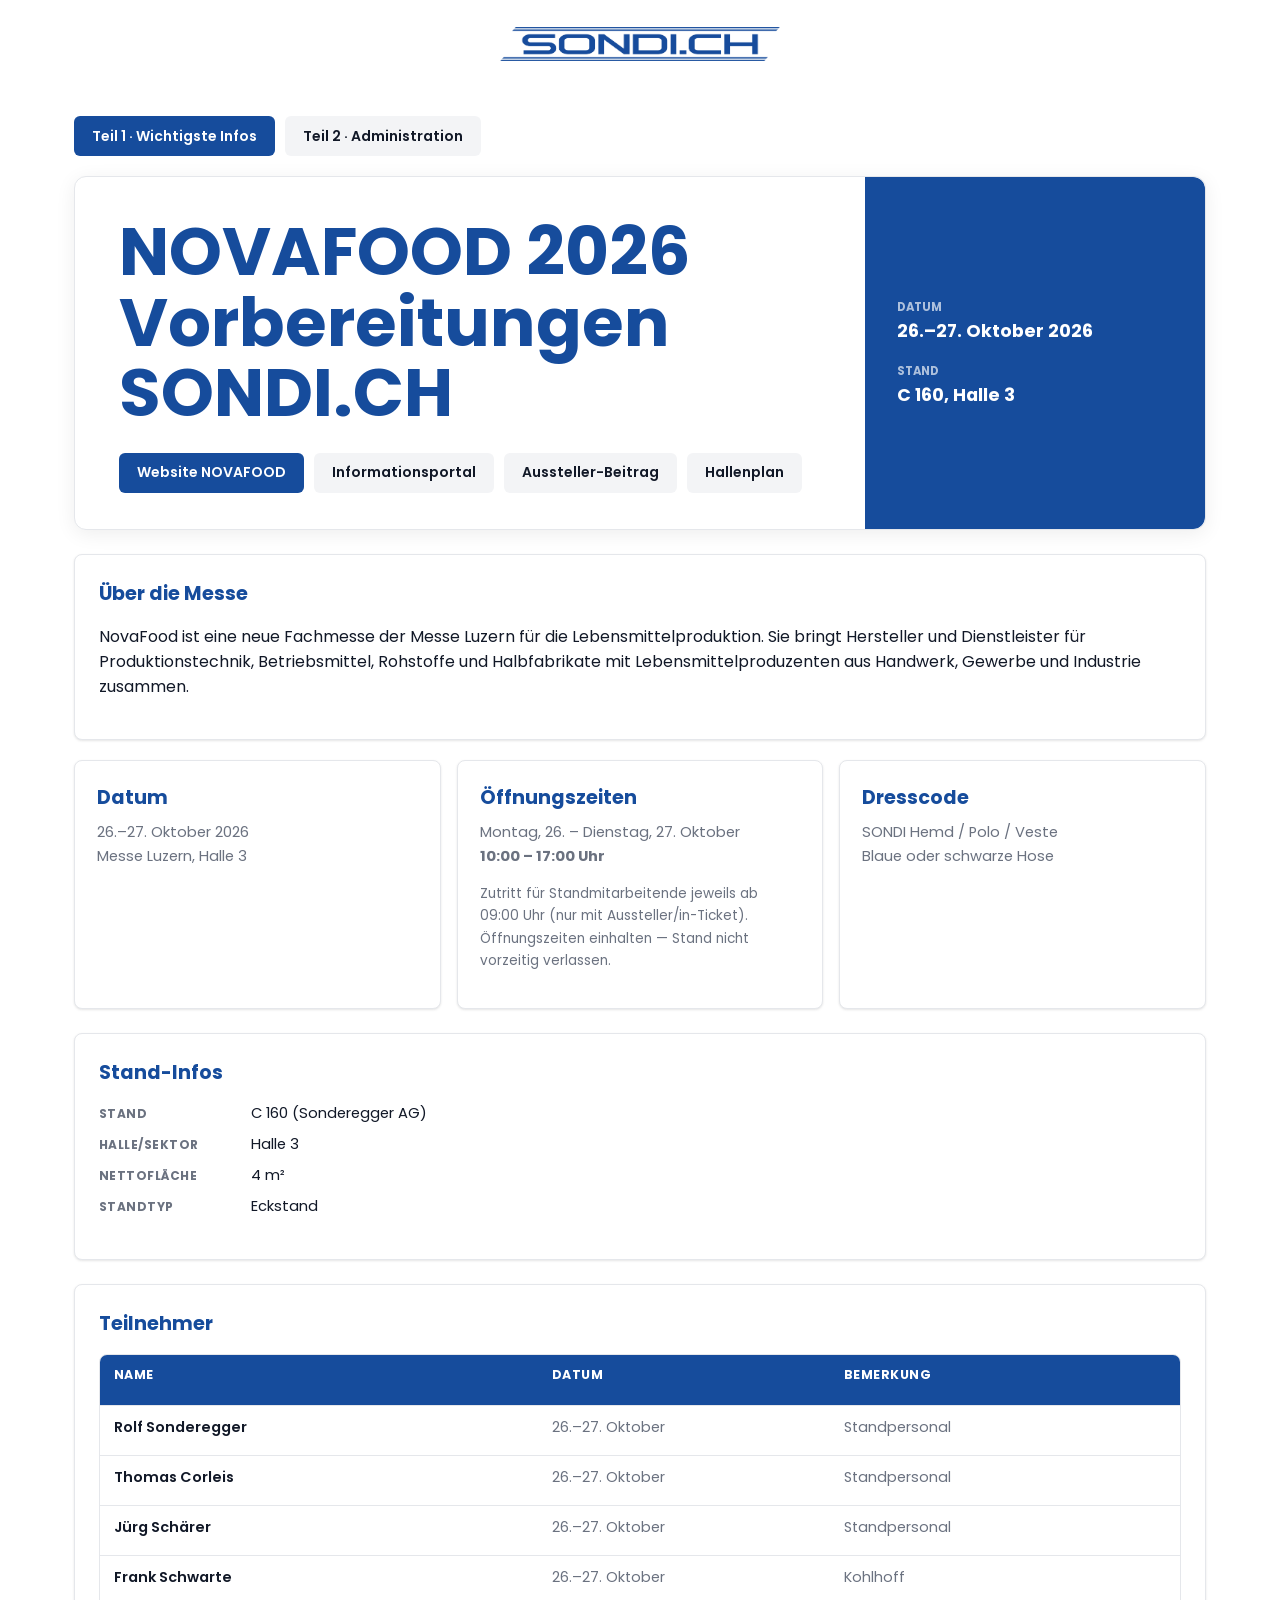
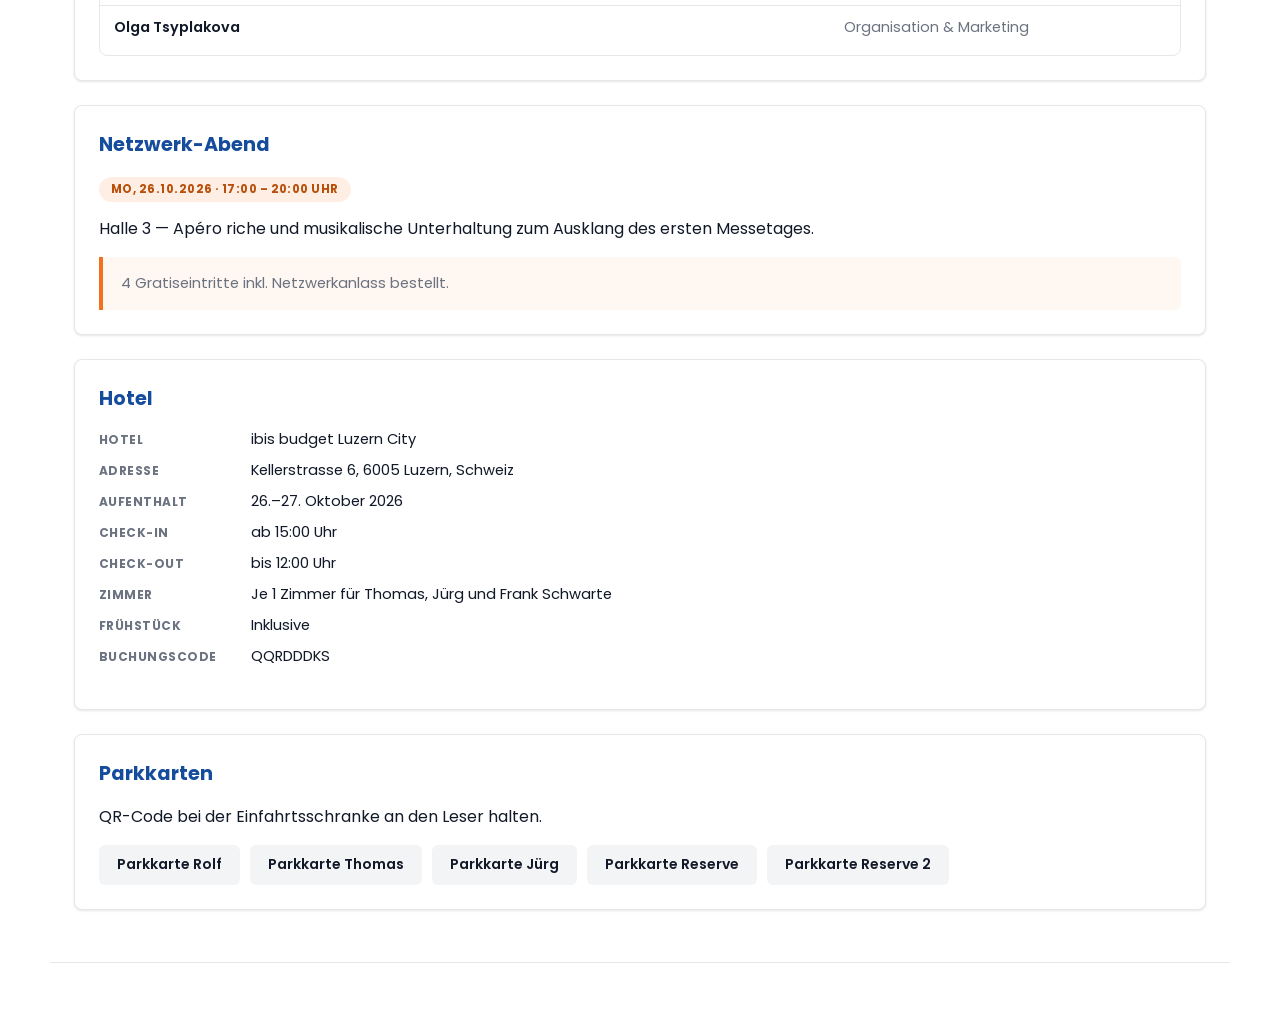
==== commit f3e2831b: "Tool in Teil 1 (Wichtigste Infos) und Teil 2 (Administration) aufteilen Neu: To-Dos Marketing, Mater" ====
--- a/index.html
+++ b/index.html
@@ -21,6 +21,11 @@
     </header>
 
     <main>
+      <div class="part-switch" role="navigation" aria-label="Bereiche">
+        <a class="primary-action" href="index.html" aria-current="page">Teil 1 · Wichtigste Infos</a>
+        <a class="secondary-action" href="administration.html">Teil 2 · Administration</a>
+      </div>
+
       <section class="hero" id="infos">
         <div class="hero-copy">
           <h1>NOVAFOOD 2026<br>Vorbereitungen SONDI.CH</h1>
@@ -50,27 +55,7 @@
         <p>NovaFood ist eine neue Fachmesse der Messe Luzern für die Lebensmittelproduktion. Sie bringt Hersteller und Dienstleister für Produktionstechnik, Betriebsmittel, Rohstoffe und Halbfabrikate mit Lebensmittelproduzenten aus Handwerk, Gewerbe und Industrie zusammen.</p>
       </section>
 
-      <section class="table-section" id="termine">
-        <div class="section-head compact">
-          <h2>Offene To-Do's</h2>
-        </div>
-        <div class="data-table pending-table" role="table" aria-label="Termine und To-dos">
-          <div class="table-head" role="row">
-            <span role="columnheader">Datum</span>
-            <span role="columnheader">Aufgabe</span>
-          </div>
-          <div role="row"><span>offen</span><span>Abklären, ob unsere SONDI-Wände platziert werden dürfen (laut Standbau-Richtlinien vermutlich nicht erlaubt)</span></div>
-          <div role="row"><span>ab 24.08.2026</span><span>Tickets an Standmitarbeitende verteilen</span></div>
-          <div role="row"><span>ab 24.08.2026</span><span>Kunden einladen</span></div>
-          <div role="row"><span>31.08.2026</span><span>Standbau, Mobiliar &amp; Parkkarten bestellen</span></div>
-          <div role="row"><span>31.08.2026</span><span>Rechnungsadresse prüfen</span></div>
-          <div role="row"><span>31.08.2026</span><span>Grafikdaten einsenden</span></div>
-          <div role="row"><span>26.09.2026</span><span>Bestellschluss Material</span></div>
-          <div role="row"><span>30.09.2026</span><span>Bestellschluss Hubstapler, Leergutlager &amp; Catering</span></div>
-        </div>
-      </section>
-
-      <section class="quick-grid two-col-grid" aria-label="Messe-Infos">
+      <section class="quick-grid three-columns" aria-label="Messe-Infos">
         <article>
           <h2>Datum</h2>
           <p>26.–27. Oktober 2026<br>Messe Luzern, Halle 3</p>
@@ -80,30 +65,9 @@
           <p>Montag, 26. – Dienstag, 27. Oktober<br><strong>10:00 – 17:00 Uhr</strong></p>
           <p style="margin-top:10px; font-size:0.85rem;">Zutritt für Standmitarbeitende jeweils ab 09:00 Uhr (nur mit Aussteller/in-Ticket). Öffnungszeiten einhalten — Stand nicht vorzeitig verlassen.</p>
         </article>
-      </section>
-
-      <section class="quick-grid two-col-grid" aria-label="Dresscode und Ausstellerkarten">
         <article>
           <h2>Dresscode</h2>
           <p>SONDI Hemd / Polo / Veste<br>Blaue oder schwarze Hose</p>
-        </article>
-        <article>
-          <h2>Ausstellerkarten</h2>
-          <h3 style="margin-top:0; font-size:0.95rem;">Bestätigte Bestellungen</h3>
-          <div class="kv-list amounts">
-            <div class="kv-row">
-              <span class="kv-key">Aussteller/in-Ticket</span>
-              <span>50 Stück</span>
-            </div>
-            <div class="kv-row">
-              <span class="kv-key">Gästeeintritt</span>
-              <span>50 Stück</span>
-            </div>
-            <div class="kv-row">
-              <span class="kv-key">Gratiseintritt inkl. Netzwerkanlass</span>
-              <span>4 Stück</span>
-            </div>
-          </div>
         </article>
       </section>
 
@@ -144,71 +108,8 @@
           <div role="row"><span>Rolf Sonderegger</span><span>26.–27. Oktober</span><span>Standpersonal</span></div>
           <div role="row"><span>Thomas Corleis</span><span>26.–27. Oktober</span><span>Standpersonal</span></div>
           <div role="row"><span>Jürg Schärer</span><span>26.–27. Oktober</span><span>Standpersonal</span></div>
+          <div role="row"><span>Frank Schwarte</span><span>26.–27. Oktober</span><span>Kohlhoff</span></div>
           <div role="row"><span>Olga Tsyplakova</span><span></span><span>Organisation &amp; Marketing</span></div>
-        </div>
-      </section>
-
-      <section class="info-band aufbau-detail" id="aufbau">
-        <div class="section-head compact">
-          <h2>Aufbau – Details</h2>
-        </div>
-        <div class="kv-list">
-          <div class="kv-row">
-            <span class="kv-key">Fr, 23.10.2026</span>
-            <span>15:00 – 19:00 Uhr</span>
-          </div>
-          <div class="kv-row">
-            <span class="kv-key">Sa/So, 24.–25.10.</span>
-            <span>keine Aufbautage</span>
-          </div>
-          <div class="kv-row">
-            <span class="kv-key">Mo, 26.10.2026</span>
-            <span>06:00 – 09:00 Uhr</span>
-          </div>
-        </div>
-      </section>
-
-      <section class="info-band" id="abbau">
-        <div class="section-head compact">
-          <h2>Abbau – Details</h2>
-        </div>
-        <div class="kv-list">
-          <div class="kv-row">
-            <span class="kv-key">Abbau</span>
-            <span>17:00 – 20:00 Uhr</span>
-          </div>
-        </div>
-      </section>
-
-      <section class="info-band" id="standbau-richtlinien">
-        <div class="section-head compact">
-          <h2>Standbau-Richtlinien</h2>
-        </div>
-        <div class="split-grid">
-          <article>
-            <h3>Vorgaben</h3>
-            <ul>
-              <li>Keine zusätzlichen Standwände oder geschlossenen Abgrenzungen erlaubt (offene Standgestaltung ist Pflicht)</li>
-              <li>Keine Bodenbeläge (z.B. Teppiche) verlegen</li>
-            </ul>
-          </article>
-          <article>
-            <h3>Grafiktafel (im Paket inbegriffen)</h3>
-            <div class="kv-list">
-              <div class="kv-row">
-                <span class="kv-key">Format</span>
-                <span>70 × 100 cm</span>
-              </div>
-              <div class="kv-row">
-                <span class="kv-key">Einsendeschluss</span>
-                <span>31.08.2026</span>
-              </div>
-              <div class="kv-row">
-                <span class="kv-key">Senden an</span>
-                <span>Stauffis Messebau AG, bestellung@stauffis.ch</span>
-              </div>
-            </div>
-          </article>
         </div>
       </section>
 
@@ -219,32 +120,6 @@
         <span class="chip orange">Mo, 26.10.2026 · 17:00 – 20:00 Uhr</span>
         <p>Halle 3 — Apéro riche und musikalische Unterhaltung zum Ausklang des ersten Messetages.</p>
         <div class="notice">4 Gratiseintritte inkl. Netzwerkanlass bestellt.</div>
-      </section>
-
-      <section class="info-band" id="parkplaetze">
-        <div class="section-head compact">
-          <h2>Anlieferungen — Lieferzeiten</h2>
-        </div>
-        <div class="kv-list">
-          <div class="kv-row">
-            <span class="kv-key">Fr, 23.10.2026</span>
-            <span>15:00 – 19:00 Uhr</span>
-          </div>
-          <div class="kv-row">
-            <span class="kv-key">Sa/So, 24.–25.10.</span>
-            <span>Halle geschlossen</span>
-          </div>
-          <div class="kv-row">
-            <span class="kv-key">Mo, 26.10.2026</span>
-            <span>06:00 – 10:00 Uhr</span>
-          </div>
-          <div class="kv-row">
-            <span class="kv-key">Di, 27.10.2026</span>
-            <span>09:00 – 10:00 Uhr</span>
-          </div>
-        </div>
-        <div class="notice">Während der Messe (Mo 26.–Di 27.10.2026, 10:00–17:00 Uhr) ist die Einfahrt ins Gelände mit Fahrzeugen nicht gestattet.</div>
-        <a class="primary-action" href="novafood-2026-gelaendeplan-parkplatz-anlieferung.pdf" target="_blank" rel="noreferrer" style="margin-top:12px;">Geländeplan / Parkplatz / Anlieferung (PDF)</a>
       </section>
 
       <section class="info-band" id="hotel">
@@ -287,39 +162,18 @@
         </div>
       </section>
 
-      <section class="table-section" id="maschinen">
+      <section class="info-band" id="parkkarten">
         <div class="section-head compact">
-          <h2>Maschinen-Liste</h2>
+          <h2>Parkkarten</h2>
         </div>
-        <div class="data-table machine-table" role="table" aria-label="Maschinen-Liste">
-          <div class="table-head" role="row">
-            <span role="columnheader">Bezeichnung</span>
-            <span role="columnheader">Link</span>
-            <span role="columnheader">Bemerkung</span>
-          </div>
-          <div role="row"><span>Gansow Gmatic Nachläufer-Scheuersaugmaschine</span><span><a href="https://www.sondi.ch/gansow-gmatic-handgefuehrte-scheuersaugmaschinen" target="_blank" rel="noreferrer">Produktseite</a></span><span>Showroom-/Vorführmodell, steht auf dem Kohlhoff-Clean-Field</span></div>
-          <div role="row"><span>KOHLHOFF Hygienecenter HC-PRIMUS-2-S</span><span><a href="https://www.sondi.ch/kohlhoff-hygienecenter-hc-primus-2-s/0313100" target="_blank" rel="noreferrer">Produktseite</a></span><span></span></div>
-          <div role="row"><span>Mobile Niederdruckeinheit MCU</span><span><a href="https://www.sondi.ch/mobile-niederdruckeinheit-mcu" target="_blank" rel="noreferrer">Produktseite</a></span><span>Evtl. mit Schlauchaufroller — Offerte bei Magnus Elmblad (Lagafors) noch ausstehend</span></div>
-          <div role="row"><span>RAASM-Schlauchaufrollerwand</span><span></span><span>vom Showroom</span></div>
-          <div role="row"><span>Kohlhoff Clean-Field</span><span></span><span>ca. 946 × 1219 mm</span></div>
+        <p>QR-Code bei der Einfahrtsschranke an den Leser halten.</p>
+        <div class="hero-actions" style="margin-top: 14px;">
+          <a class="secondary-action" href="parkkarte-rolf.pdf" target="_blank" rel="noreferrer">Parkkarte Rolf</a>
+          <a class="secondary-action" href="parkkarte-thomas.pdf" target="_blank" rel="noreferrer">Parkkarte Thomas</a>
+          <a class="secondary-action" href="parkkarte-juerg.pdf" target="_blank" rel="noreferrer">Parkkarte Jürg</a>
+          <a class="secondary-action" href="parkkarte-reserve.pdf" target="_blank" rel="noreferrer">Parkkarte Reserve</a>
+          <a class="secondary-action" href="parkkarte-reserve-2.pdf" target="_blank" rel="noreferrer">Parkkarte Reserve 2</a>
         </div>
-      </section>
-
-      <section class="info-band" id="standskizze">
-        <div class="section-head compact">
-          <h2>Standskizze</h2>
-        </div>
-        <div class="notice">
-          Vorläufige Skizze — Änderungen vorbehalten. Mögliche Stehtisch und Stühle sind noch nicht berücksichtigt.
-        </div>
-        <img src="Standsskizze Novafood 2026.png" alt="Standsskizze NOVAFOOD 2026" style="max-width:100%; margin-top:16px; border-radius:8px;">
-      </section>
-
-      <section class="table-section" id="materialliste">
-        <div class="section-head compact">
-          <h2>Materialliste</h2>
-        </div>
-        <div class="notice">noch offen</div>
       </section>
 
     </main>
--- a/novafood-2026.css
+++ b/novafood-2026.css
@@ -246,6 +246,15 @@
   display: block;
   font-size: 1.25rem;
   margin-bottom: 10px;
+}
+
+/* ── Teil-Umschalter ─────────────────────────────────── */
+
+.part-switch {
+  display: flex;
+  flex-wrap: wrap;
+  gap: 10px;
+  margin-bottom: 20px;
 }
 
 /* ── Hero ────────────────────────────────────────────── */
@@ -665,6 +674,10 @@
   margin-top: 6px;
 }
 
+.split-grid li {
+  overflow-wrap: anywhere;
+}
+
 .name-list {
   color: var(--ink);
   font-weight: 600;
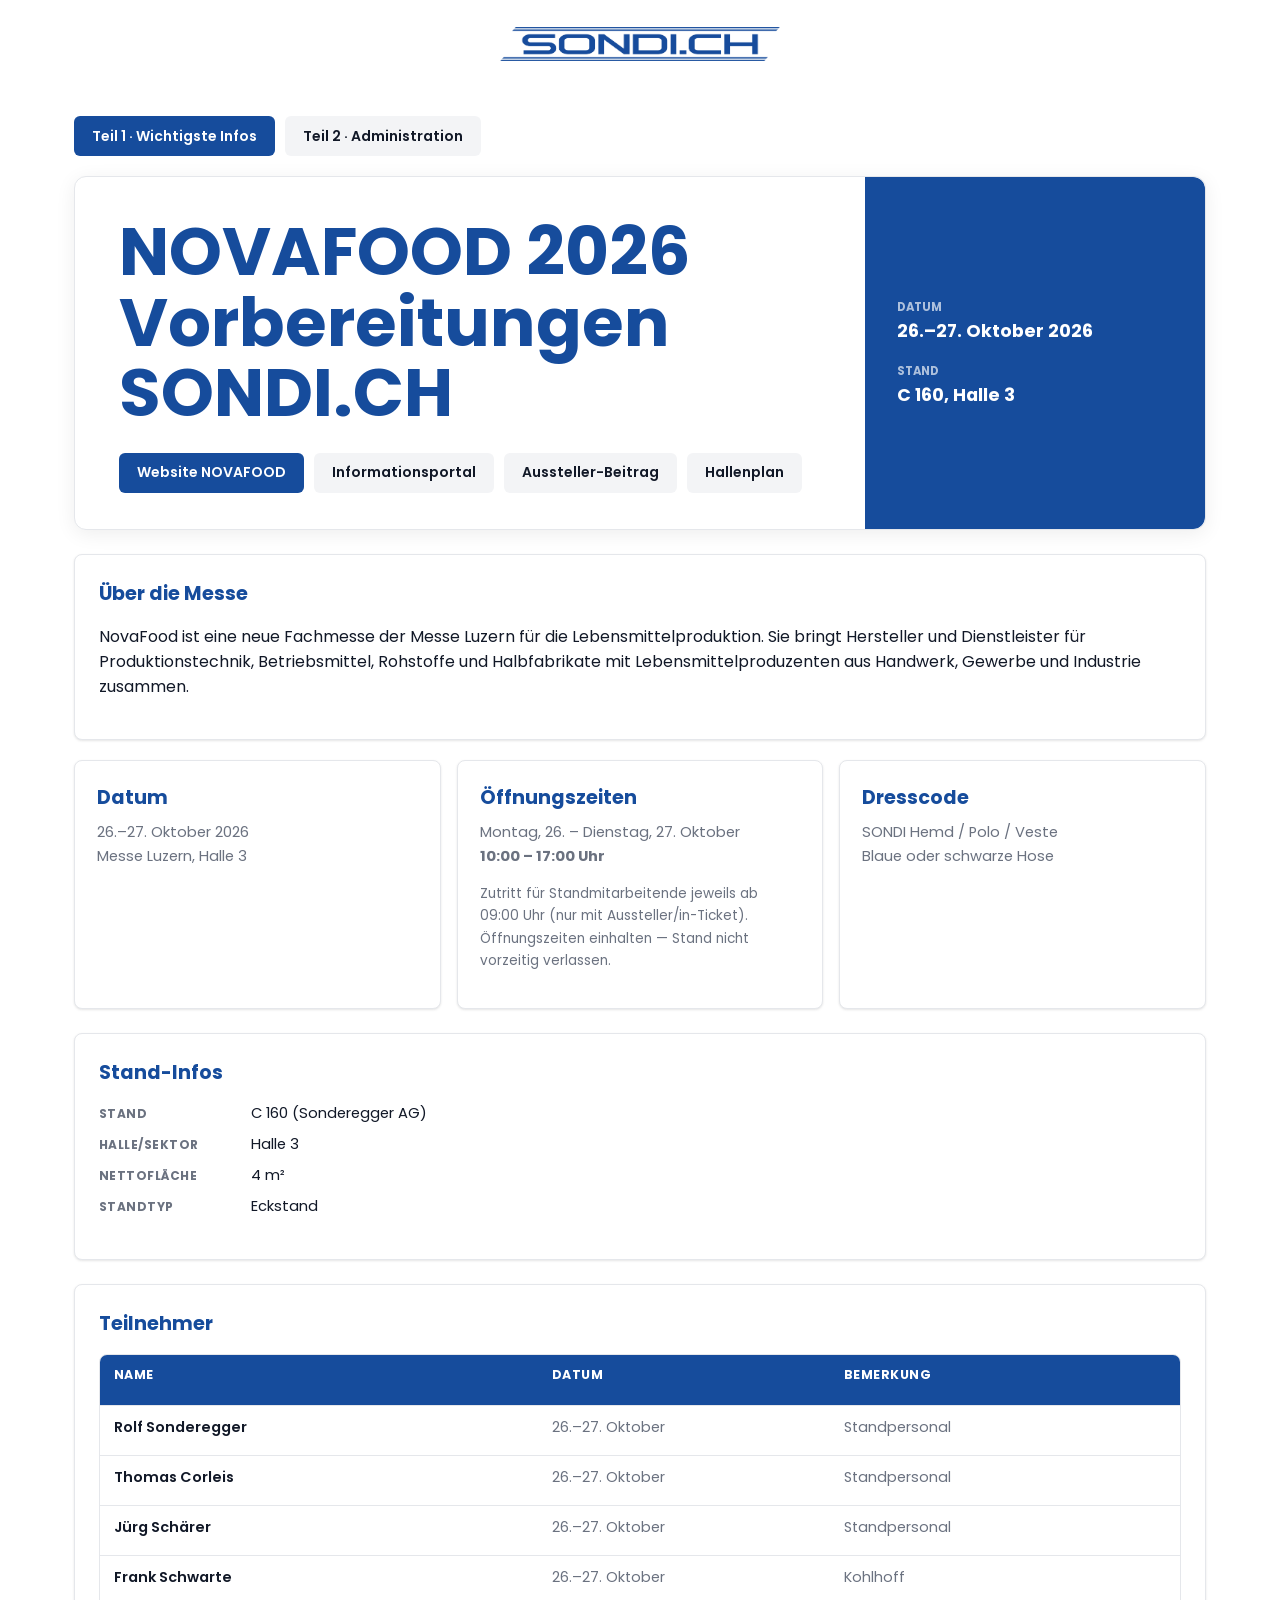
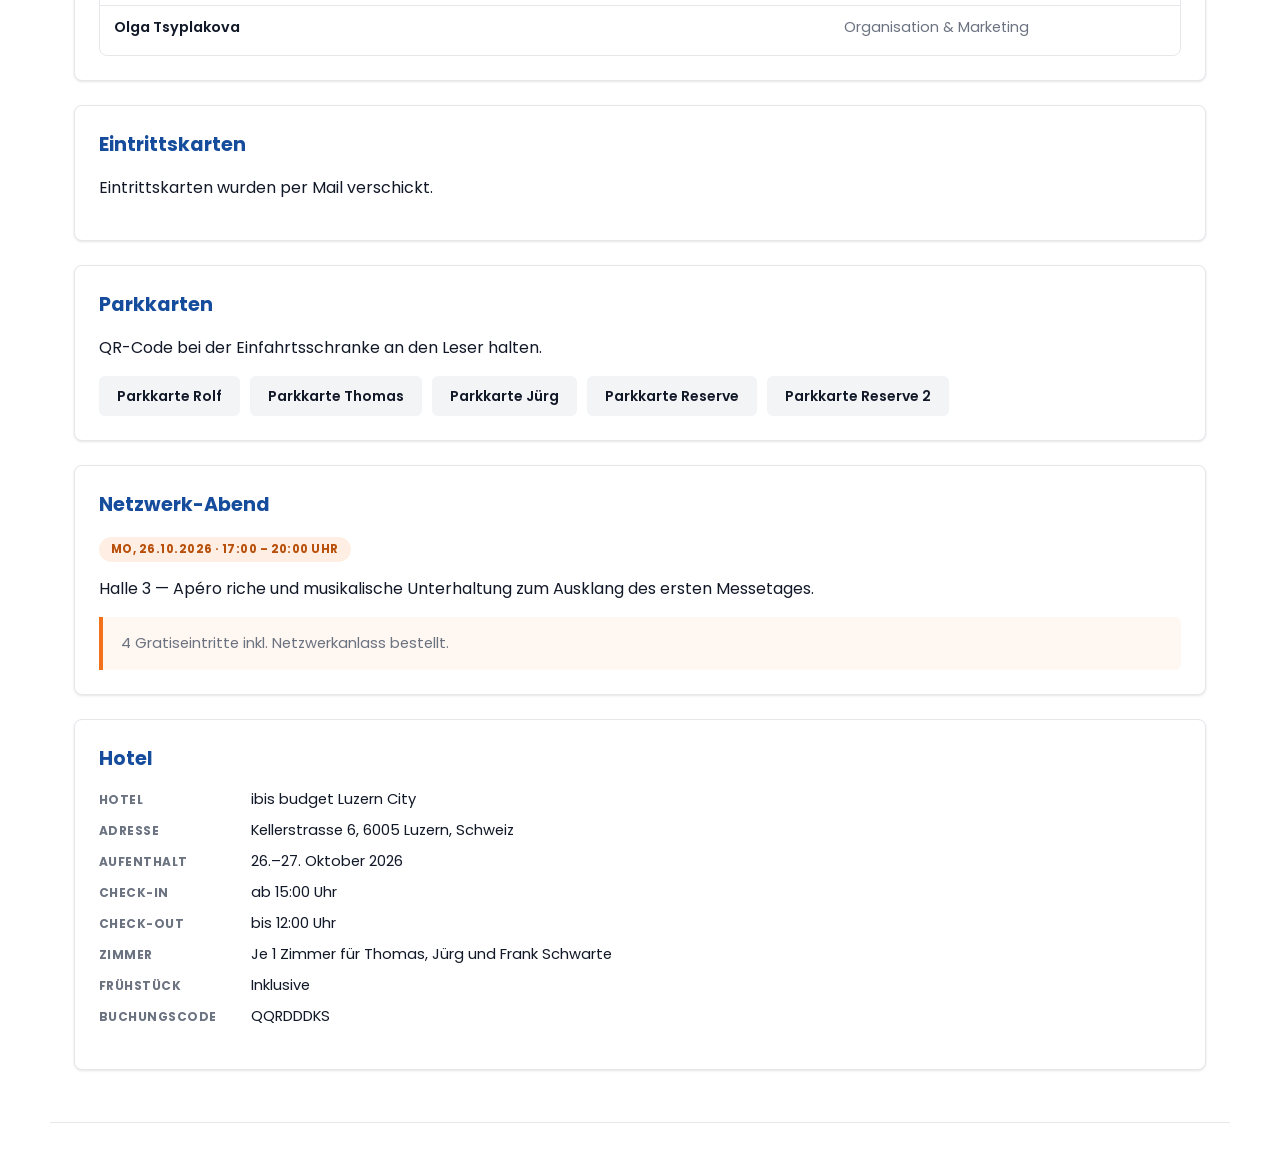
==== commit f414d1bb: "Administration: Checklisten für To-Dos und Materialliste, Eintrittskarten-Block, Aufräumen Co-Author" ====
--- a/index.html
+++ b/index.html
@@ -63,8 +63,7 @@
         <article>
           <h2>Öffnungszeiten</h2>
           <p>Montag, 26. – Dienstag, 27. Oktober<br><strong>10:00 – 17:00 Uhr</strong></p>
-          <p style="margin-top:10px; font-size:0.85rem;">Zutritt für Standmitarbeitende jeweils ab 09:00 Uhr (nur mit Aussteller/in-Ticket). Öffnungszeiten einhalten — Stand nicht vorzeitig verlassen.</p>
-        </article>
+          <p style="margin-top:10px; font-size:0.85rem;">Zutritt für Standmitarbeitende jeweils ab 09:00 Uhr (nur mit Aussteller/in-Ticket). Öffnungszeiten einhalten — Stand nicht vorzeitig verlassen.</p>        </article>
         <article>
           <h2>Dresscode</h2>
           <p>SONDI Hemd / Polo / Veste<br>Blaue oder schwarze Hose</p>
@@ -110,6 +109,27 @@
           <div role="row"><span>Jürg Schärer</span><span>26.–27. Oktober</span><span>Standpersonal</span></div>
           <div role="row"><span>Frank Schwarte</span><span>26.–27. Oktober</span><span>Kohlhoff</span></div>
           <div role="row"><span>Olga Tsyplakova</span><span></span><span>Organisation &amp; Marketing</span></div>
+        </div>
+      </section>
+
+      <section class="info-band" id="eintrittskarten">
+        <div class="section-head compact">
+          <h2>Eintrittskarten</h2>
+        </div>
+        <p>Eintrittskarten wurden per Mail verschickt.</p>
+      </section>
+
+      <section class="info-band" id="parkkarten">
+        <div class="section-head compact">
+          <h2>Parkkarten</h2>
+        </div>
+        <p>QR-Code bei der Einfahrtsschranke an den Leser halten.</p>
+        <div class="hero-actions" style="margin-top: 14px;">
+          <a class="secondary-action" href="parkkarte-rolf.pdf" target="_blank" rel="noreferrer">Parkkarte Rolf</a>
+          <a class="secondary-action" href="parkkarte-thomas.pdf" target="_blank" rel="noreferrer">Parkkarte Thomas</a>
+          <a class="secondary-action" href="parkkarte-juerg.pdf" target="_blank" rel="noreferrer">Parkkarte Jürg</a>
+          <a class="secondary-action" href="parkkarte-reserve.pdf" target="_blank" rel="noreferrer">Parkkarte Reserve</a>
+          <a class="secondary-action" href="parkkarte-reserve-2.pdf" target="_blank" rel="noreferrer">Parkkarte Reserve 2</a>
         </div>
       </section>
 
@@ -162,20 +182,6 @@
         </div>
       </section>
 
-      <section class="info-band" id="parkkarten">
-        <div class="section-head compact">
-          <h2>Parkkarten</h2>
-        </div>
-        <p>QR-Code bei der Einfahrtsschranke an den Leser halten.</p>
-        <div class="hero-actions" style="margin-top: 14px;">
-          <a class="secondary-action" href="parkkarte-rolf.pdf" target="_blank" rel="noreferrer">Parkkarte Rolf</a>
-          <a class="secondary-action" href="parkkarte-thomas.pdf" target="_blank" rel="noreferrer">Parkkarte Thomas</a>
-          <a class="secondary-action" href="parkkarte-juerg.pdf" target="_blank" rel="noreferrer">Parkkarte Jürg</a>
-          <a class="secondary-action" href="parkkarte-reserve.pdf" target="_blank" rel="noreferrer">Parkkarte Reserve</a>
-          <a class="secondary-action" href="parkkarte-reserve-2.pdf" target="_blank" rel="noreferrer">Parkkarte Reserve 2</a>
-        </div>
-      </section>
-
     </main>
 
     <footer></footer>
--- a/novafood-2026.css
+++ b/novafood-2026.css
@@ -678,6 +678,54 @@
   overflow-wrap: anywhere;
 }
 
+/* ── Checklisten (Administration) ────────────────────── */
+
+.check-hint {
+  color: var(--gray);
+  font-size: 0.8rem;
+  margin: -6px 0 14px;
+}
+
+ul.checklist {
+  list-style: none;
+  padding-left: 0;
+}
+
+ul.checklist li {
+  align-items: flex-start;
+  display: flex;
+  gap: 10px;
+}
+
+ul.checklist input[type="checkbox"] {
+  accent-color: var(--orange);
+  cursor: pointer;
+  flex: 0 0 auto;
+  height: 18px;
+  margin: 3px 0 0;
+  width: 18px;
+}
+
+ul.checklist .check-body {
+  flex: 1 1 auto;
+  min-width: 0;
+}
+
+ul.checklist .check-label {
+  cursor: pointer;
+  display: inline;
+  margin: 0;
+}
+
+ul.checklist li.done > .check-body > .check-label {
+  color: #9ca3af;
+  text-decoration: line-through;
+}
+
+ul.checklist ul.checklist {
+  margin-top: 6px;
+}
+
 .name-list {
   color: var(--ink);
   font-weight: 600;
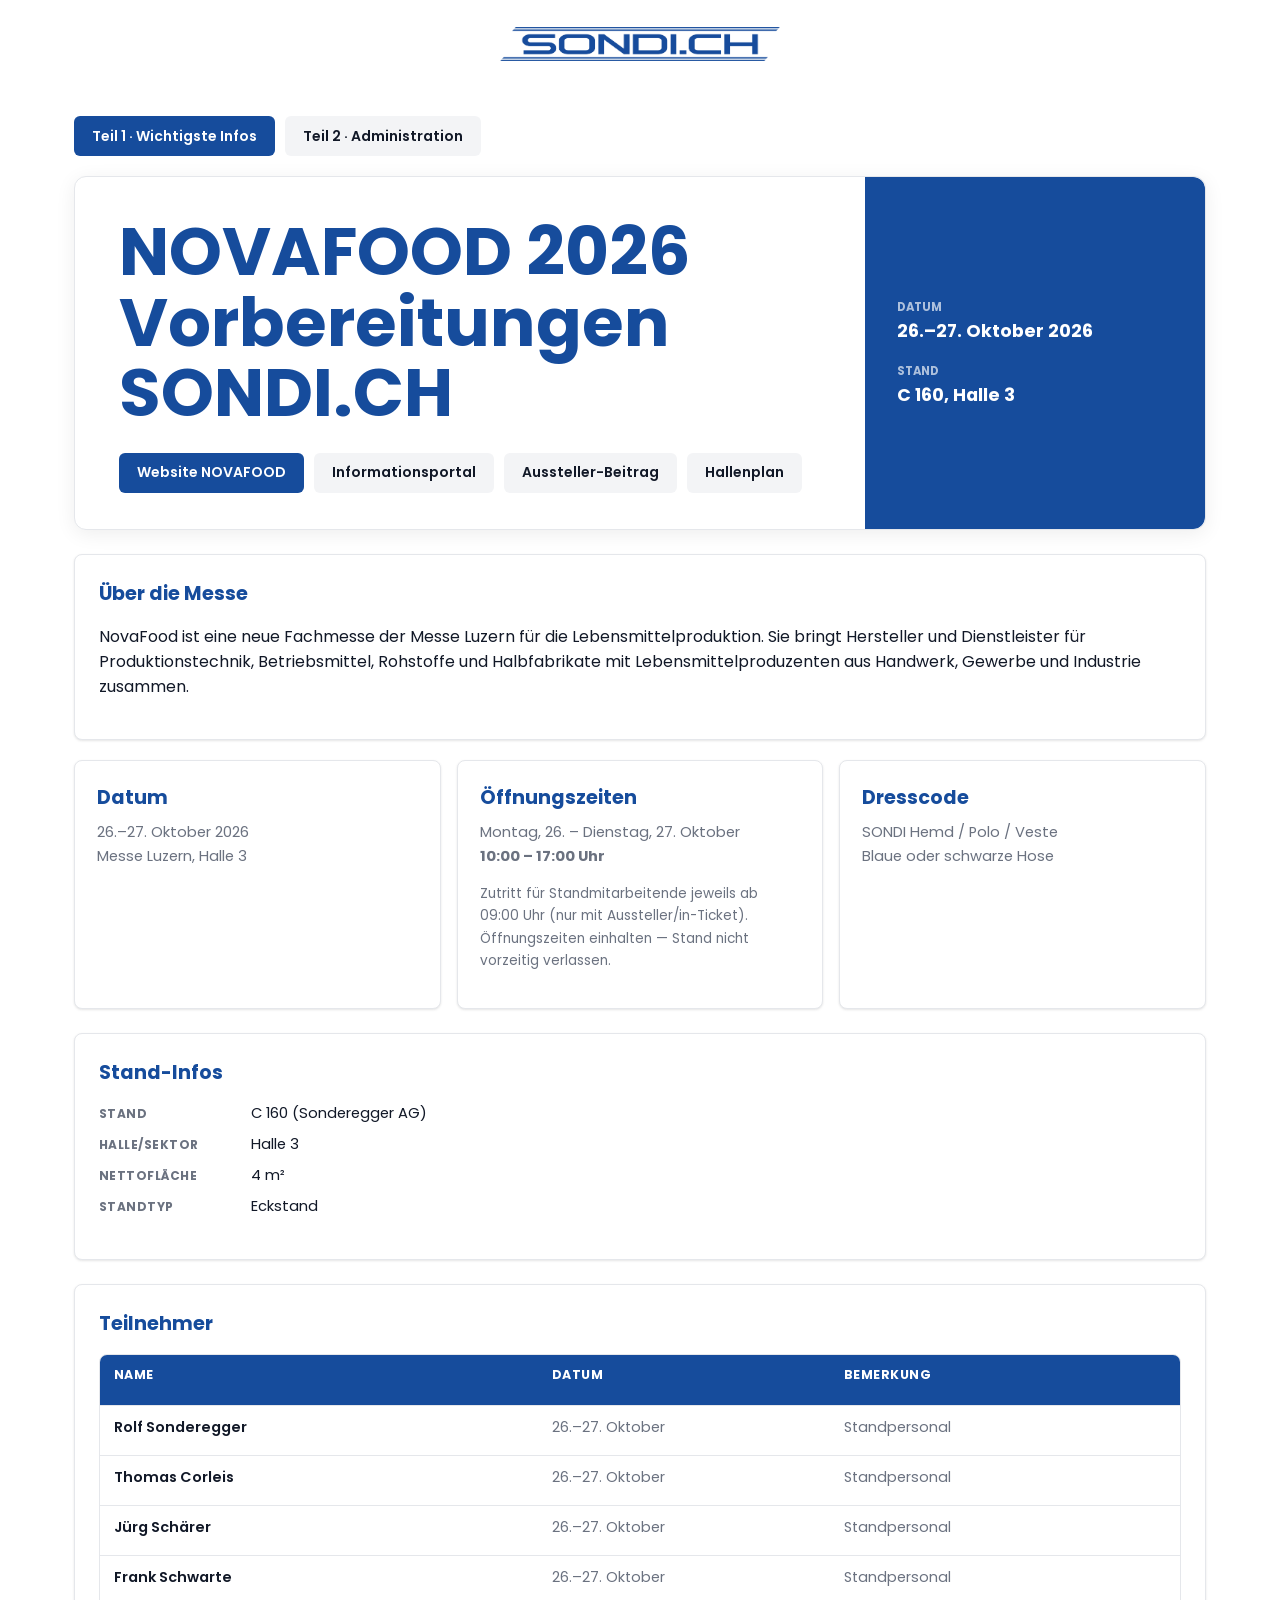
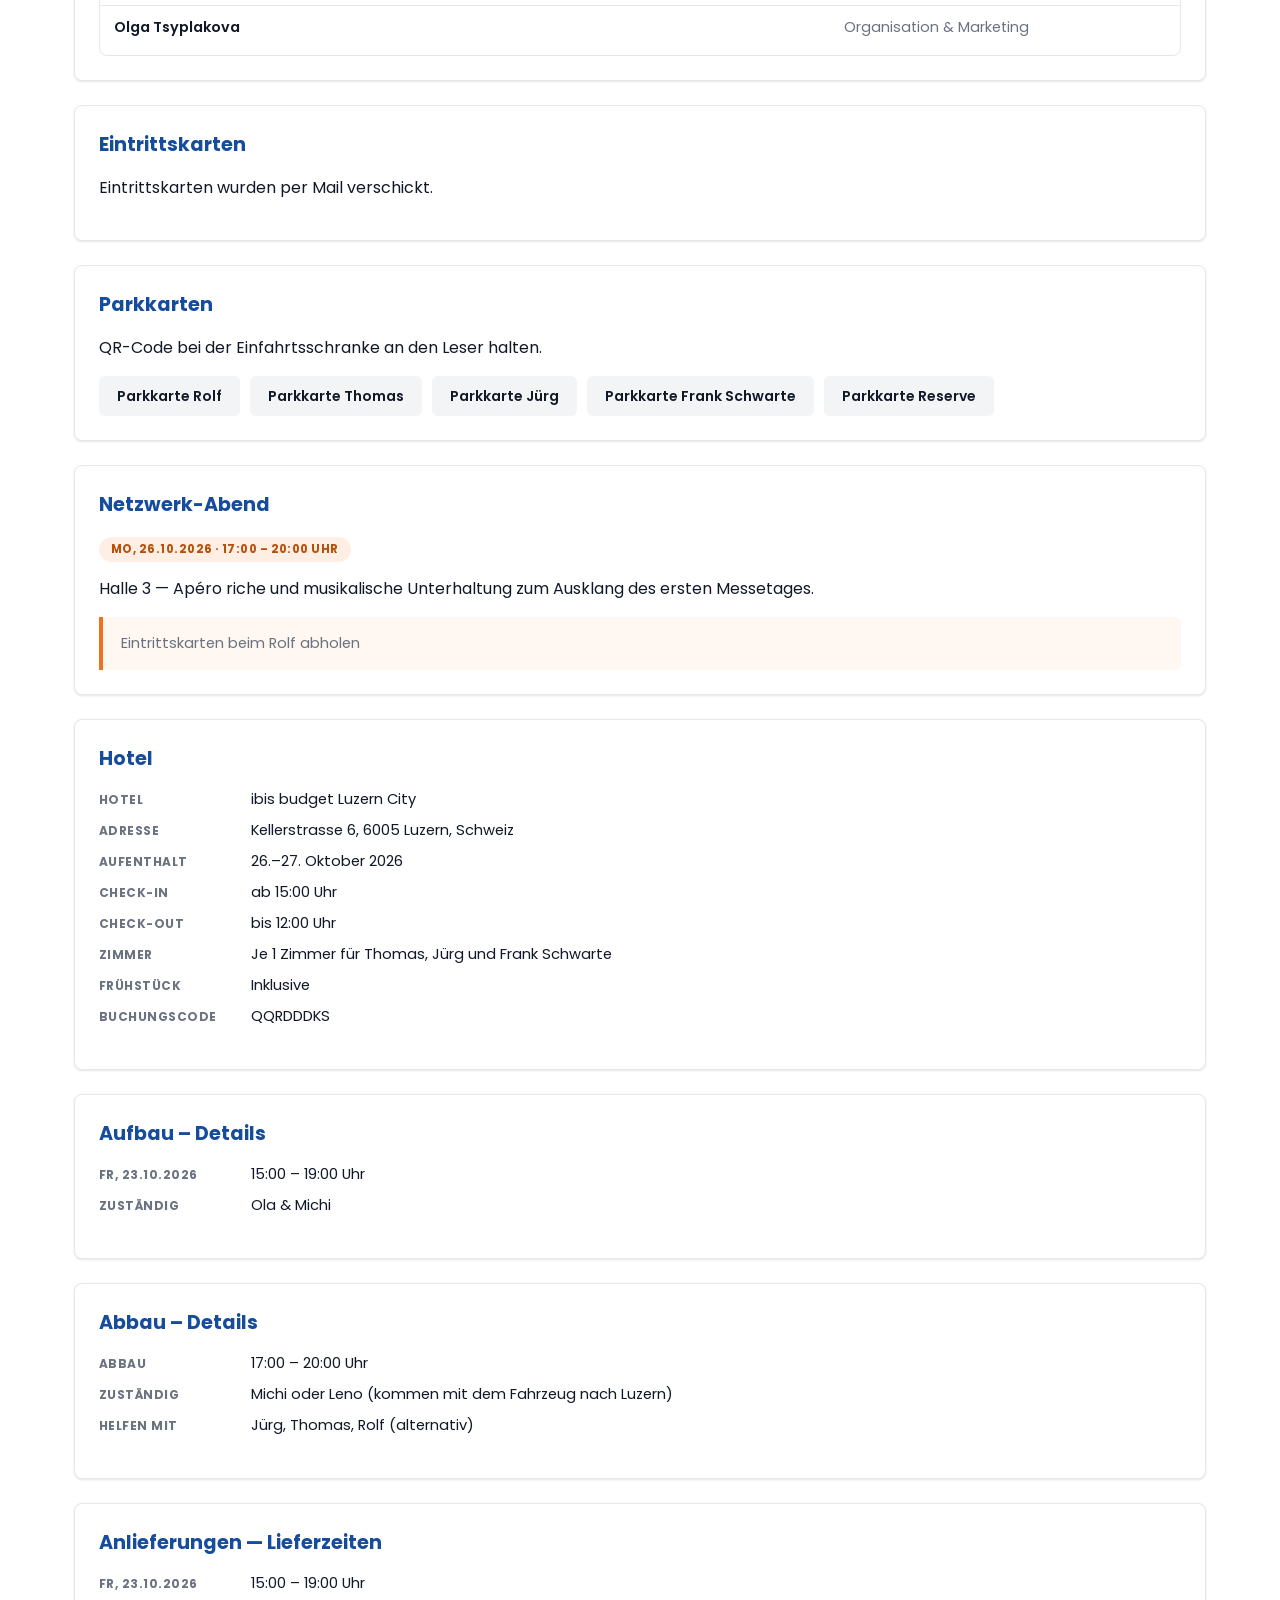
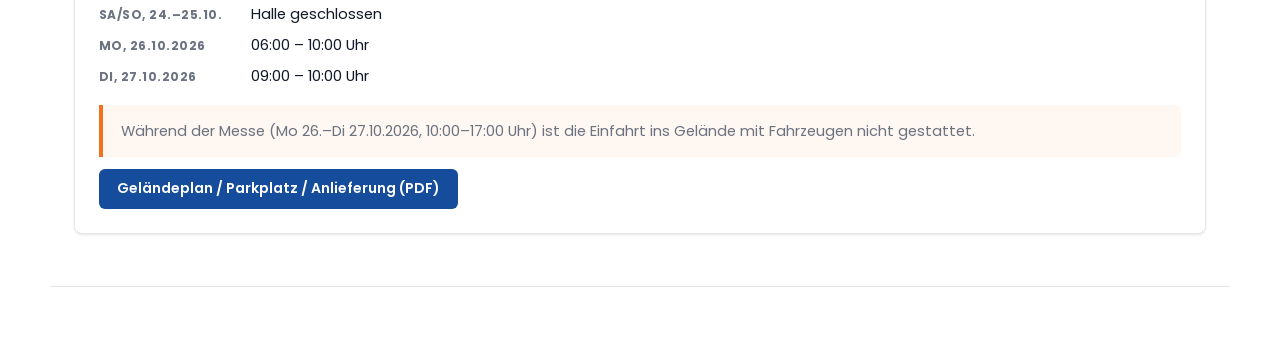
==== commit 73ebdbc7: "Aufbau/Abbau/Anlieferung nach Teil 1, Parkkarten umbenannt, Teilnehmer und Hinweise angepasst Co-Aut" ====
--- a/index.html
+++ b/index.html
@@ -107,7 +107,7 @@
           <div role="row"><span>Rolf Sonderegger</span><span>26.–27. Oktober</span><span>Standpersonal</span></div>
           <div role="row"><span>Thomas Corleis</span><span>26.–27. Oktober</span><span>Standpersonal</span></div>
           <div role="row"><span>Jürg Schärer</span><span>26.–27. Oktober</span><span>Standpersonal</span></div>
-          <div role="row"><span>Frank Schwarte</span><span>26.–27. Oktober</span><span>Kohlhoff</span></div>
+          <div role="row"><span>Frank Schwarte</span><span>26.–27. Oktober</span><span>Standpersonal</span></div>
           <div role="row"><span>Olga Tsyplakova</span><span></span><span>Organisation &amp; Marketing</span></div>
         </div>
       </section>
@@ -128,8 +128,8 @@
           <a class="secondary-action" href="parkkarte-rolf.pdf" target="_blank" rel="noreferrer">Parkkarte Rolf</a>
           <a class="secondary-action" href="parkkarte-thomas.pdf" target="_blank" rel="noreferrer">Parkkarte Thomas</a>
           <a class="secondary-action" href="parkkarte-juerg.pdf" target="_blank" rel="noreferrer">Parkkarte Jürg</a>
+          <a class="secondary-action" href="parkkarte-frank-schwarte.pdf" target="_blank" rel="noreferrer">Parkkarte Frank Schwarte</a>
           <a class="secondary-action" href="parkkarte-reserve.pdf" target="_blank" rel="noreferrer">Parkkarte Reserve</a>
-          <a class="secondary-action" href="parkkarte-reserve-2.pdf" target="_blank" rel="noreferrer">Parkkarte Reserve 2</a>
         </div>
       </section>
 
@@ -139,7 +139,7 @@
         </div>
         <span class="chip orange">Mo, 26.10.2026 · 17:00 – 20:00 Uhr</span>
         <p>Halle 3 — Apéro riche und musikalische Unterhaltung zum Ausklang des ersten Messetages.</p>
-        <div class="notice">4 Gratiseintritte inkl. Netzwerkanlass bestellt.</div>
+        <div class="notice">Eintrittskarten beim Rolf abholen</div>
       </section>
 
       <section class="info-band" id="hotel">
@@ -182,6 +182,68 @@
         </div>
       </section>
 
+      <section class="info-band aufbau-detail" id="aufbau">
+        <div class="section-head compact">
+          <h2>Aufbau – Details</h2>
+        </div>
+        <div class="kv-list">
+          <div class="kv-row">
+            <span class="kv-key">Fr, 23.10.2026</span>
+            <span>15:00 – 19:00 Uhr</span>
+          </div>
+          <div class="kv-row">
+            <span class="kv-key">Zuständig</span>
+            <span>Ola &amp; Michi</span>
+          </div>
+        </div>
+      </section>
+
+      <section class="info-band" id="abbau">
+        <div class="section-head compact">
+          <h2>Abbau – Details</h2>
+        </div>
+        <div class="kv-list">
+          <div class="kv-row">
+            <span class="kv-key">Abbau</span>
+            <span>17:00 – 20:00 Uhr</span>
+          </div>
+          <div class="kv-row">
+            <span class="kv-key">Zuständig</span>
+            <span>Michi oder Leno (kommen mit dem Fahrzeug nach Luzern)</span>
+          </div>
+          <div class="kv-row">
+            <span class="kv-key">Helfen mit</span>
+            <span>Jürg, Thomas, Rolf (alternativ)</span>
+          </div>
+        </div>
+      </section>
+
+      <section class="info-band" id="parkplaetze">
+        <div class="section-head compact">
+          <h2>Anlieferungen — Lieferzeiten</h2>
+        </div>
+        <div class="kv-list">
+          <div class="kv-row">
+            <span class="kv-key">Fr, 23.10.2026</span>
+            <span>15:00 – 19:00 Uhr</span>
+          </div>
+          <div class="kv-row">
+            <span class="kv-key">Sa/So, 24.–25.10.</span>
+            <span>Halle geschlossen</span>
+          </div>
+          <div class="kv-row">
+            <span class="kv-key">Mo, 26.10.2026</span>
+            <span>06:00 – 10:00 Uhr</span>
+          </div>
+          <div class="kv-row">
+            <span class="kv-key">Di, 27.10.2026</span>
+            <span>09:00 – 10:00 Uhr</span>
+          </div>
+        </div>
+        <div class="notice">Während der Messe (Mo 26.–Di 27.10.2026, 10:00–17:00 Uhr) ist die Einfahrt ins Gelände mit Fahrzeugen nicht gestattet.</div>
+        <a class="primary-action" href="novafood-2026-gelaendeplan-parkplatz-anlieferung.pdf" target="_blank" rel="noreferrer" style="margin-top:12px;">Geländeplan / Parkplatz / Anlieferung (PDF)</a>
+      </section>
+
     </main>
 
     <footer></footer>
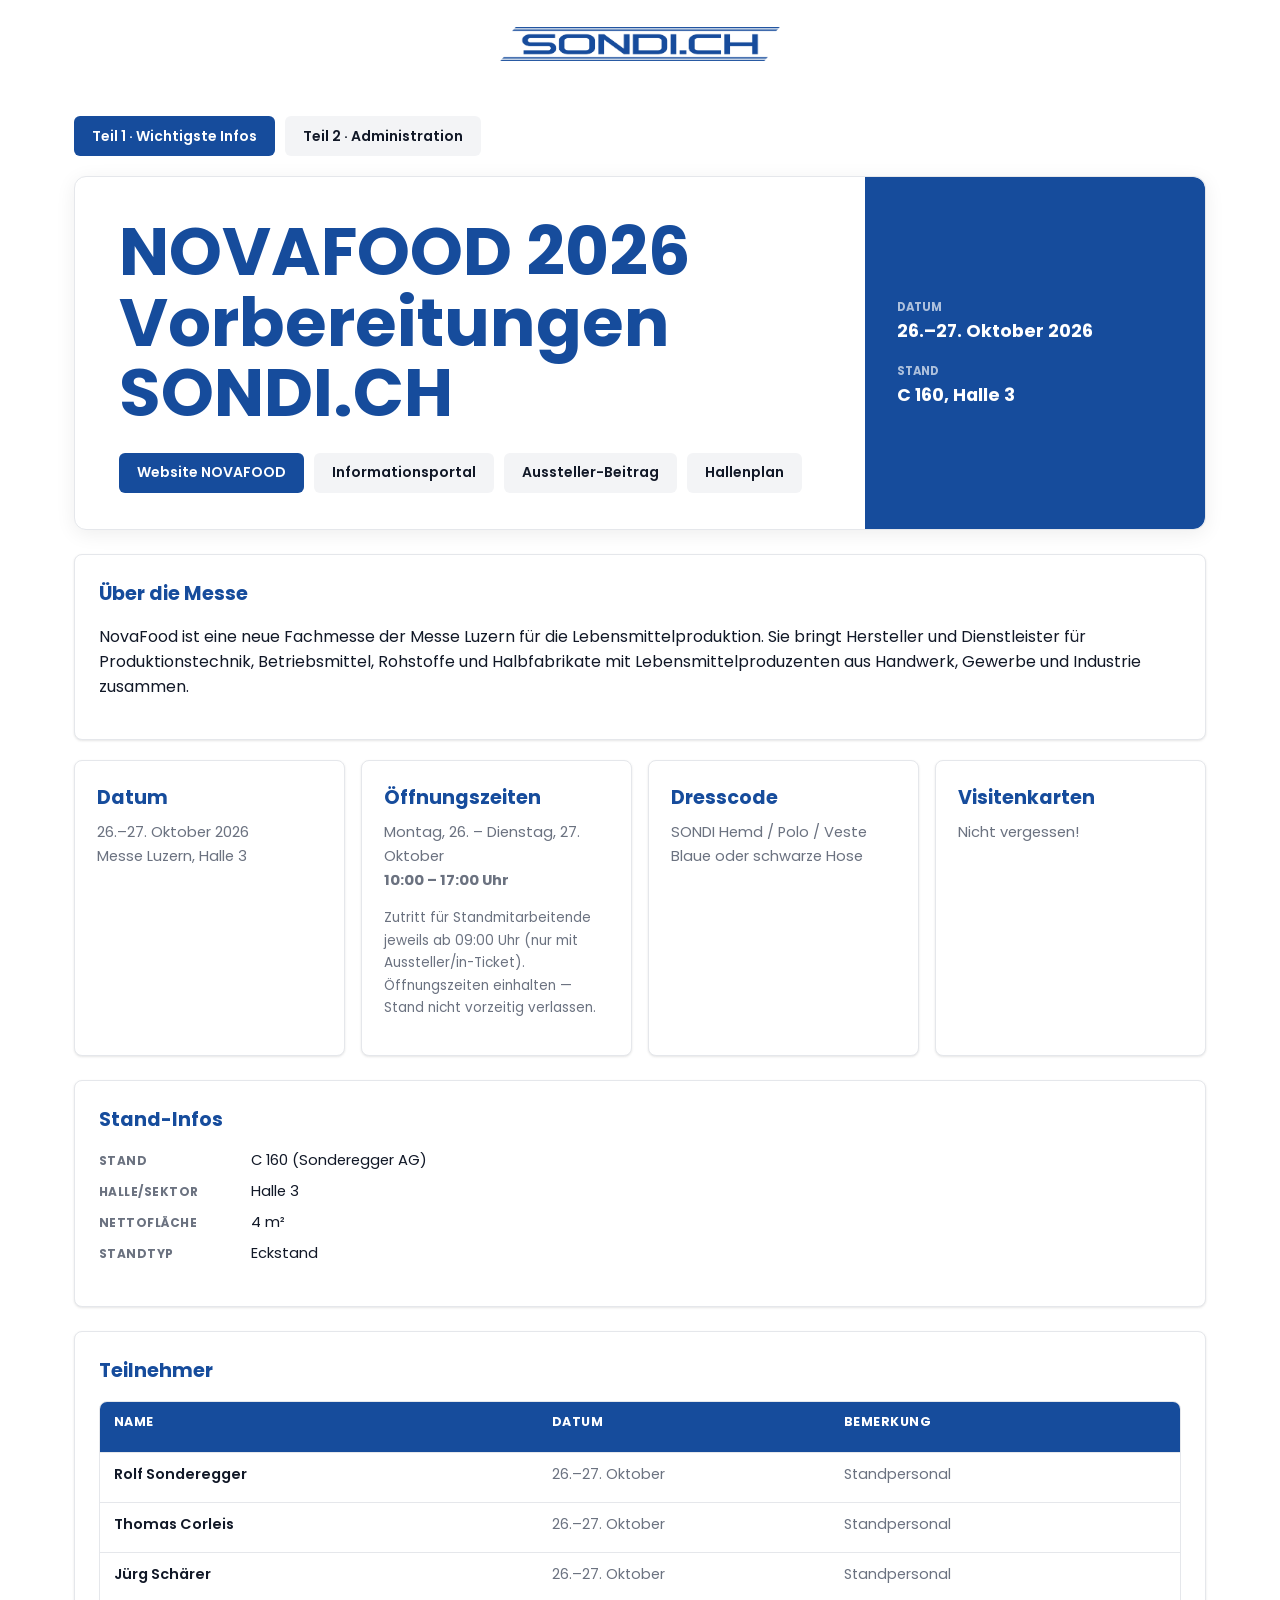
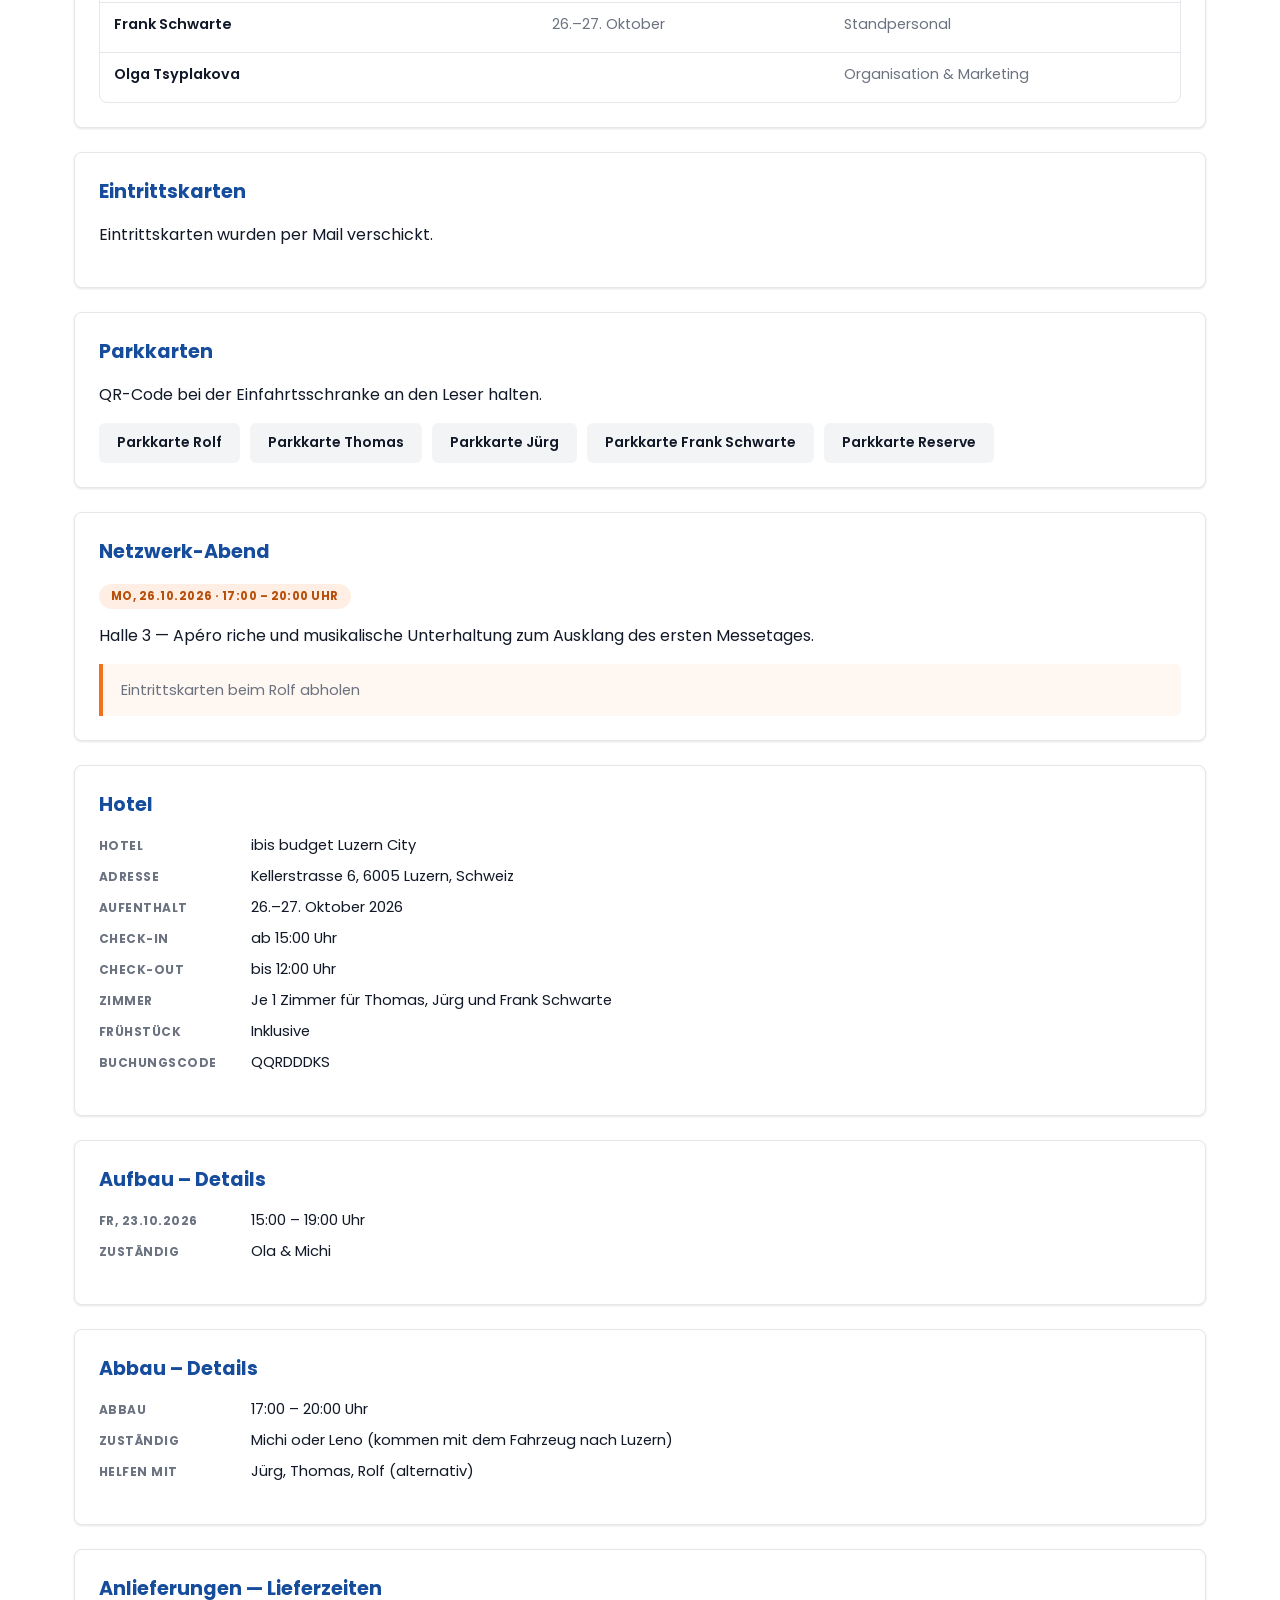
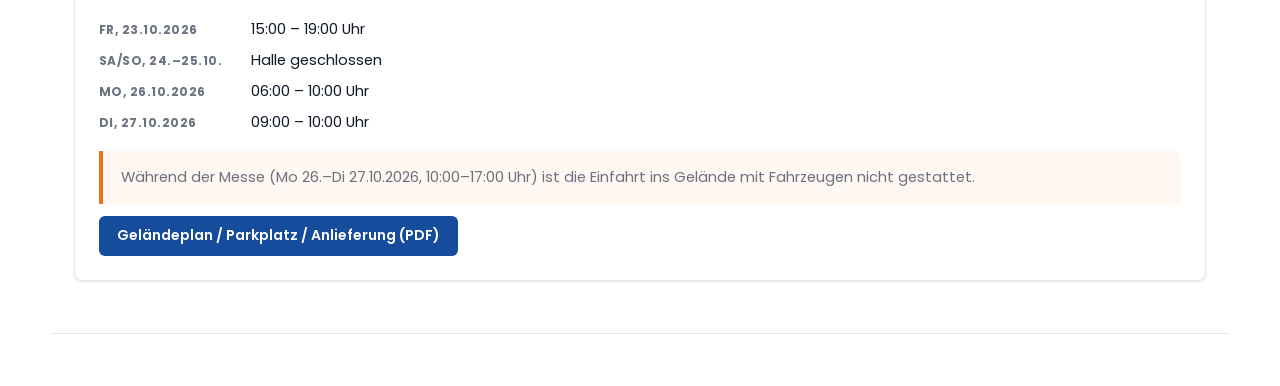
==== commit 573b7816: "Hinweis Visitenkarten nach Dresscode ergänzen Co-Authored-By: Claude Sonnet 5.5 <noreply@anthropic.c" ====
--- a/index.html
+++ b/index.html
@@ -55,7 +55,7 @@
         <p>NovaFood ist eine neue Fachmesse der Messe Luzern für die Lebensmittelproduktion. Sie bringt Hersteller und Dienstleister für Produktionstechnik, Betriebsmittel, Rohstoffe und Halbfabrikate mit Lebensmittelproduzenten aus Handwerk, Gewerbe und Industrie zusammen.</p>
       </section>
 
-      <section class="quick-grid three-columns" aria-label="Messe-Infos">
+      <section class="quick-grid" aria-label="Messe-Infos">
         <article>
           <h2>Datum</h2>
           <p>26.–27. Oktober 2026<br>Messe Luzern, Halle 3</p>
@@ -67,6 +67,10 @@
         <article>
           <h2>Dresscode</h2>
           <p>SONDI Hemd / Polo / Veste<br>Blaue oder schwarze Hose</p>
+        </article>
+        <article>
+          <h2>Visitenkarten</h2>
+          <p>Nicht vergessen!</p>
         </article>
       </section>
 
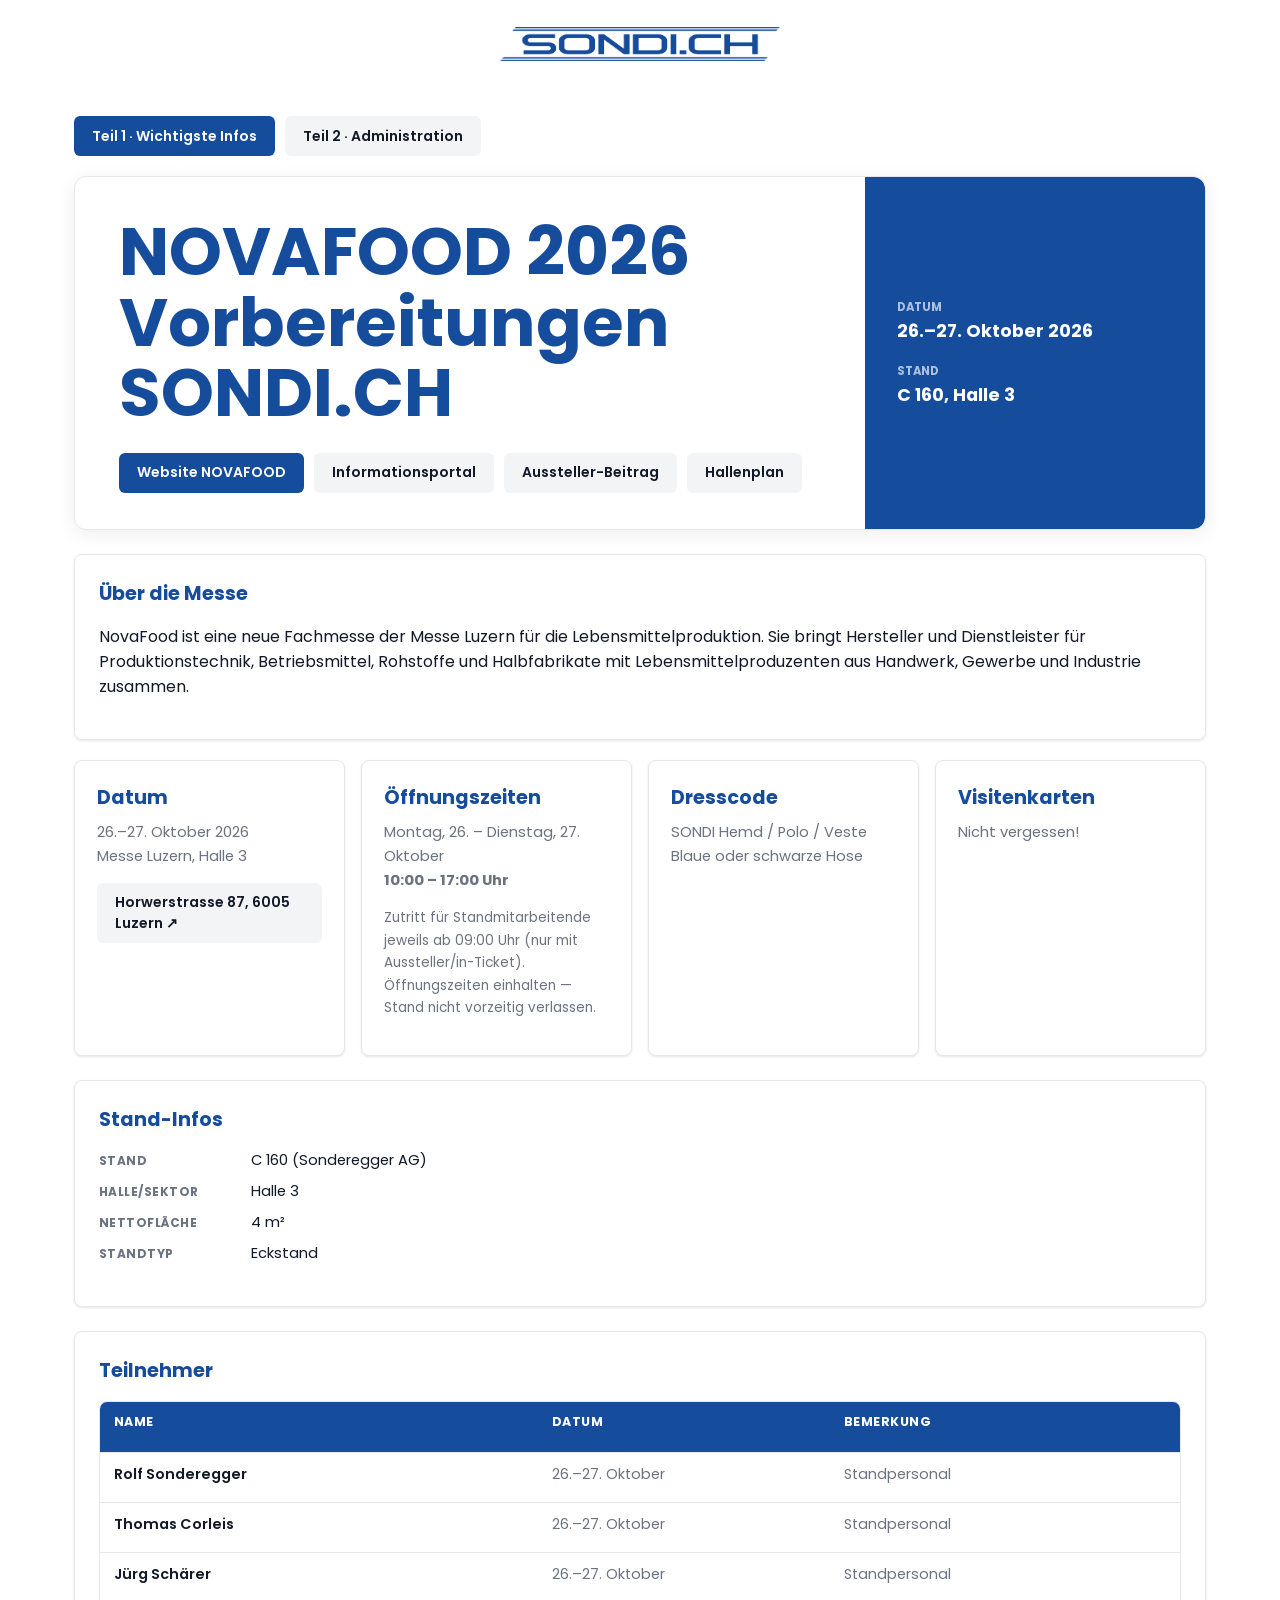
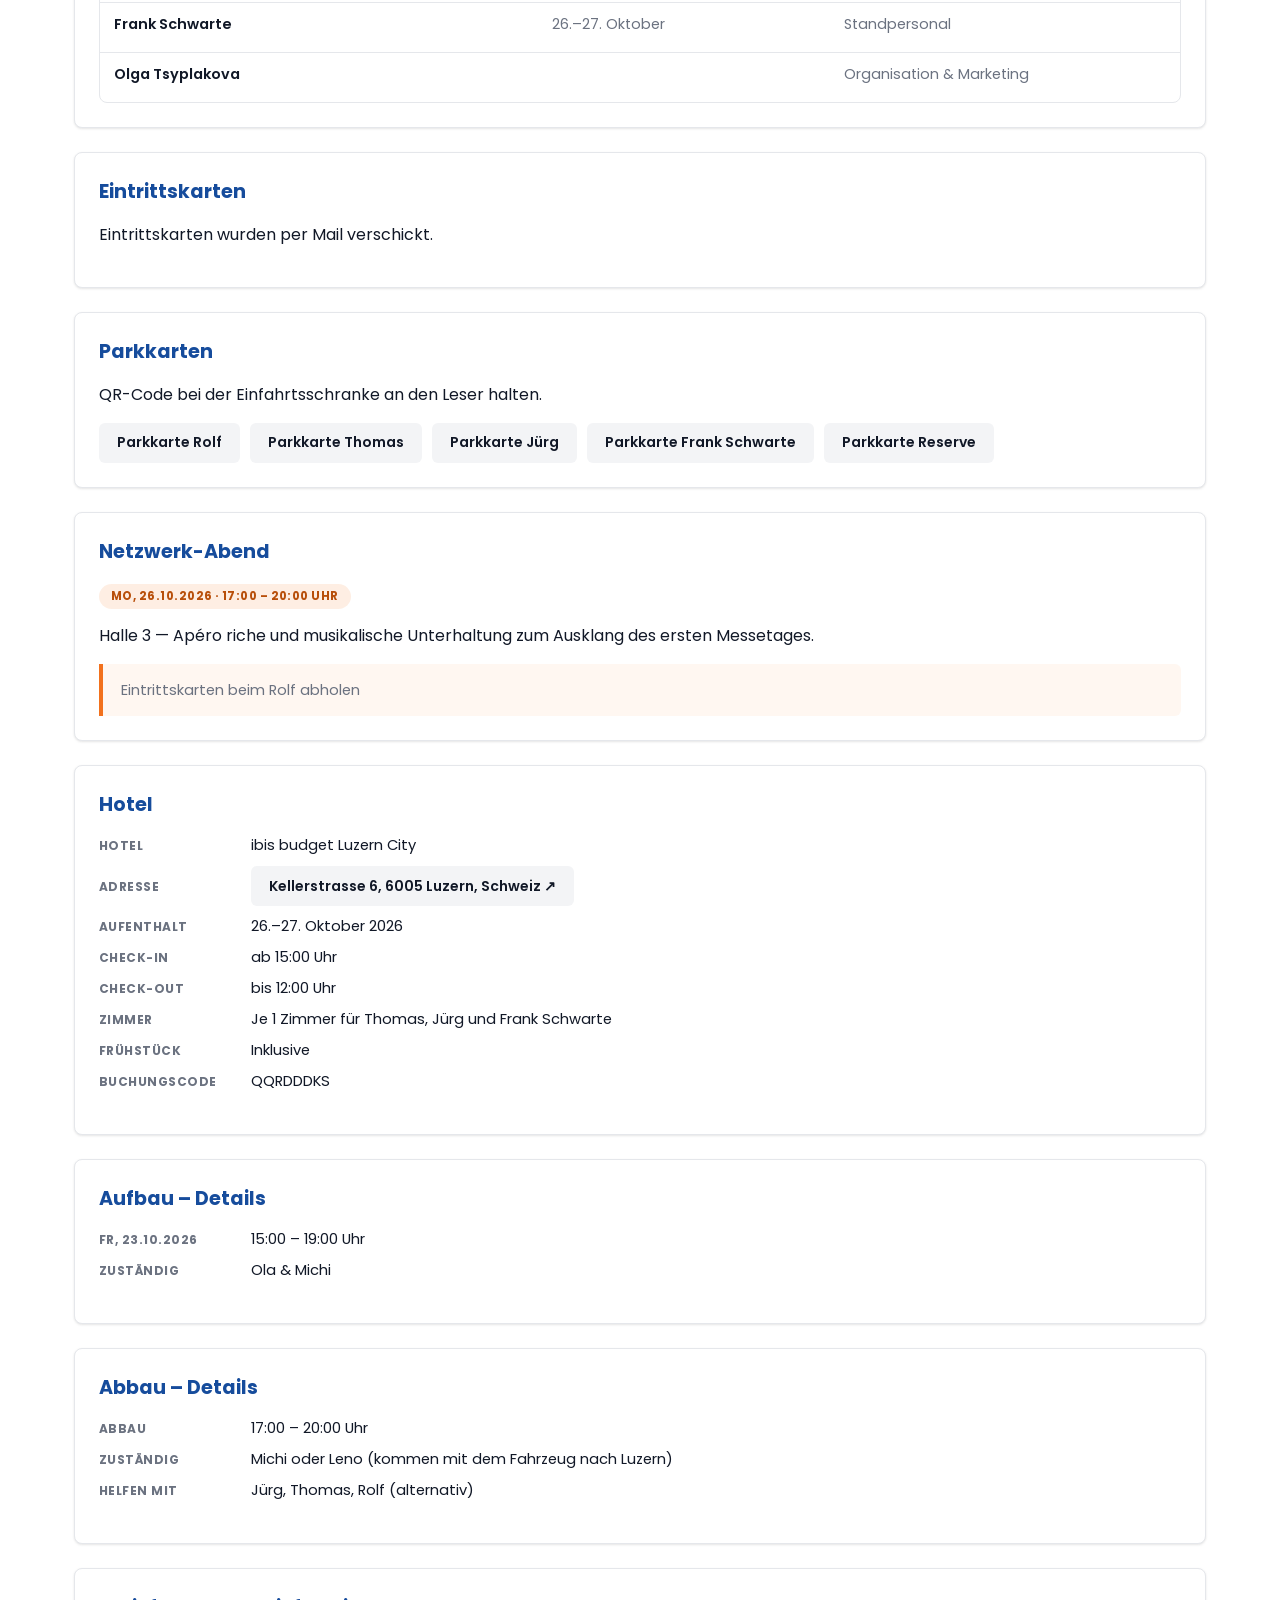
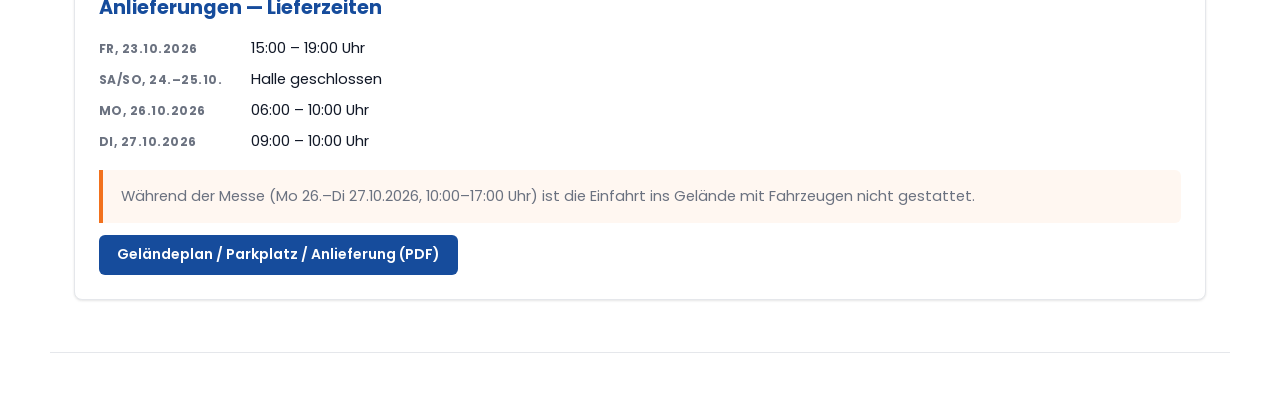
==== commit 51c2eb94: "Adressen von Messe Luzern und Hotel als Google-Maps-Buttons Co-Authored-By: Claude Sonnet 5.5 <norep" ====
--- a/index.html
+++ b/index.html
@@ -59,6 +59,7 @@
         <article>
           <h2>Datum</h2>
           <p>26.–27. Oktober 2026<br>Messe Luzern, Halle 3</p>
+          <a class="secondary-action" href="https://www.google.com/maps/search/?api=1&amp;query=Messe%20Luzern%2C%20Horwerstrasse%2087%2C%206005%20Luzern" target="_blank" rel="noreferrer" title="In Google Maps öffnen">Horwerstrasse 87, 6005 Luzern ↗</a>
         </article>
         <article>
           <h2>Öffnungszeiten</h2>
@@ -157,7 +158,7 @@
           </div>
           <div class="kv-row">
             <span class="kv-key">Adresse</span>
-            <span>Kellerstrasse 6, 6005 Luzern, Schweiz</span>
+            <span><a class="secondary-action" href="https://www.google.com/maps/search/?api=1&amp;query=ibis%20budget%20Luzern%20City%2C%20Kellerstrasse%206%2C%206005%20Luzern" target="_blank" rel="noreferrer" title="In Google Maps öffnen">Kellerstrasse 6, 6005 Luzern, Schweiz ↗</a></span>
           </div>
           <div class="kv-row">
             <span class="kv-key">Aufenthalt</span>
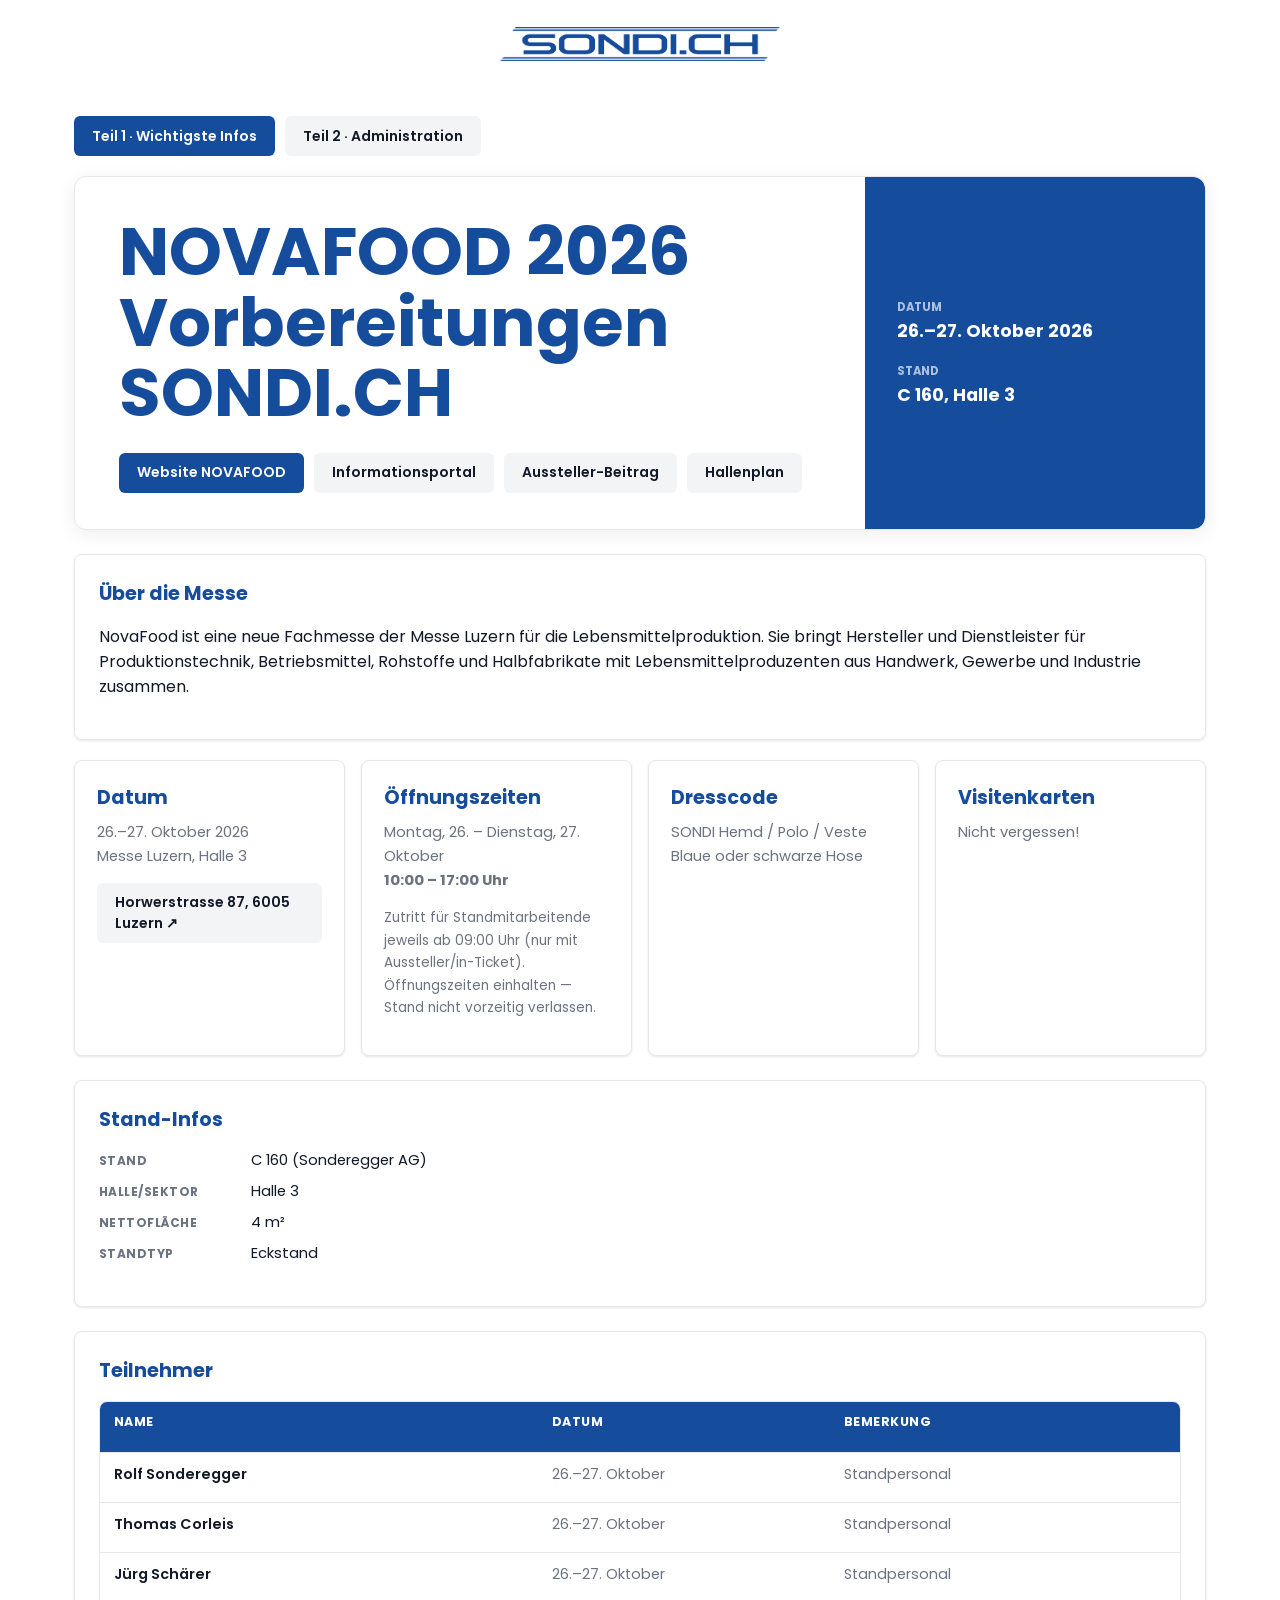
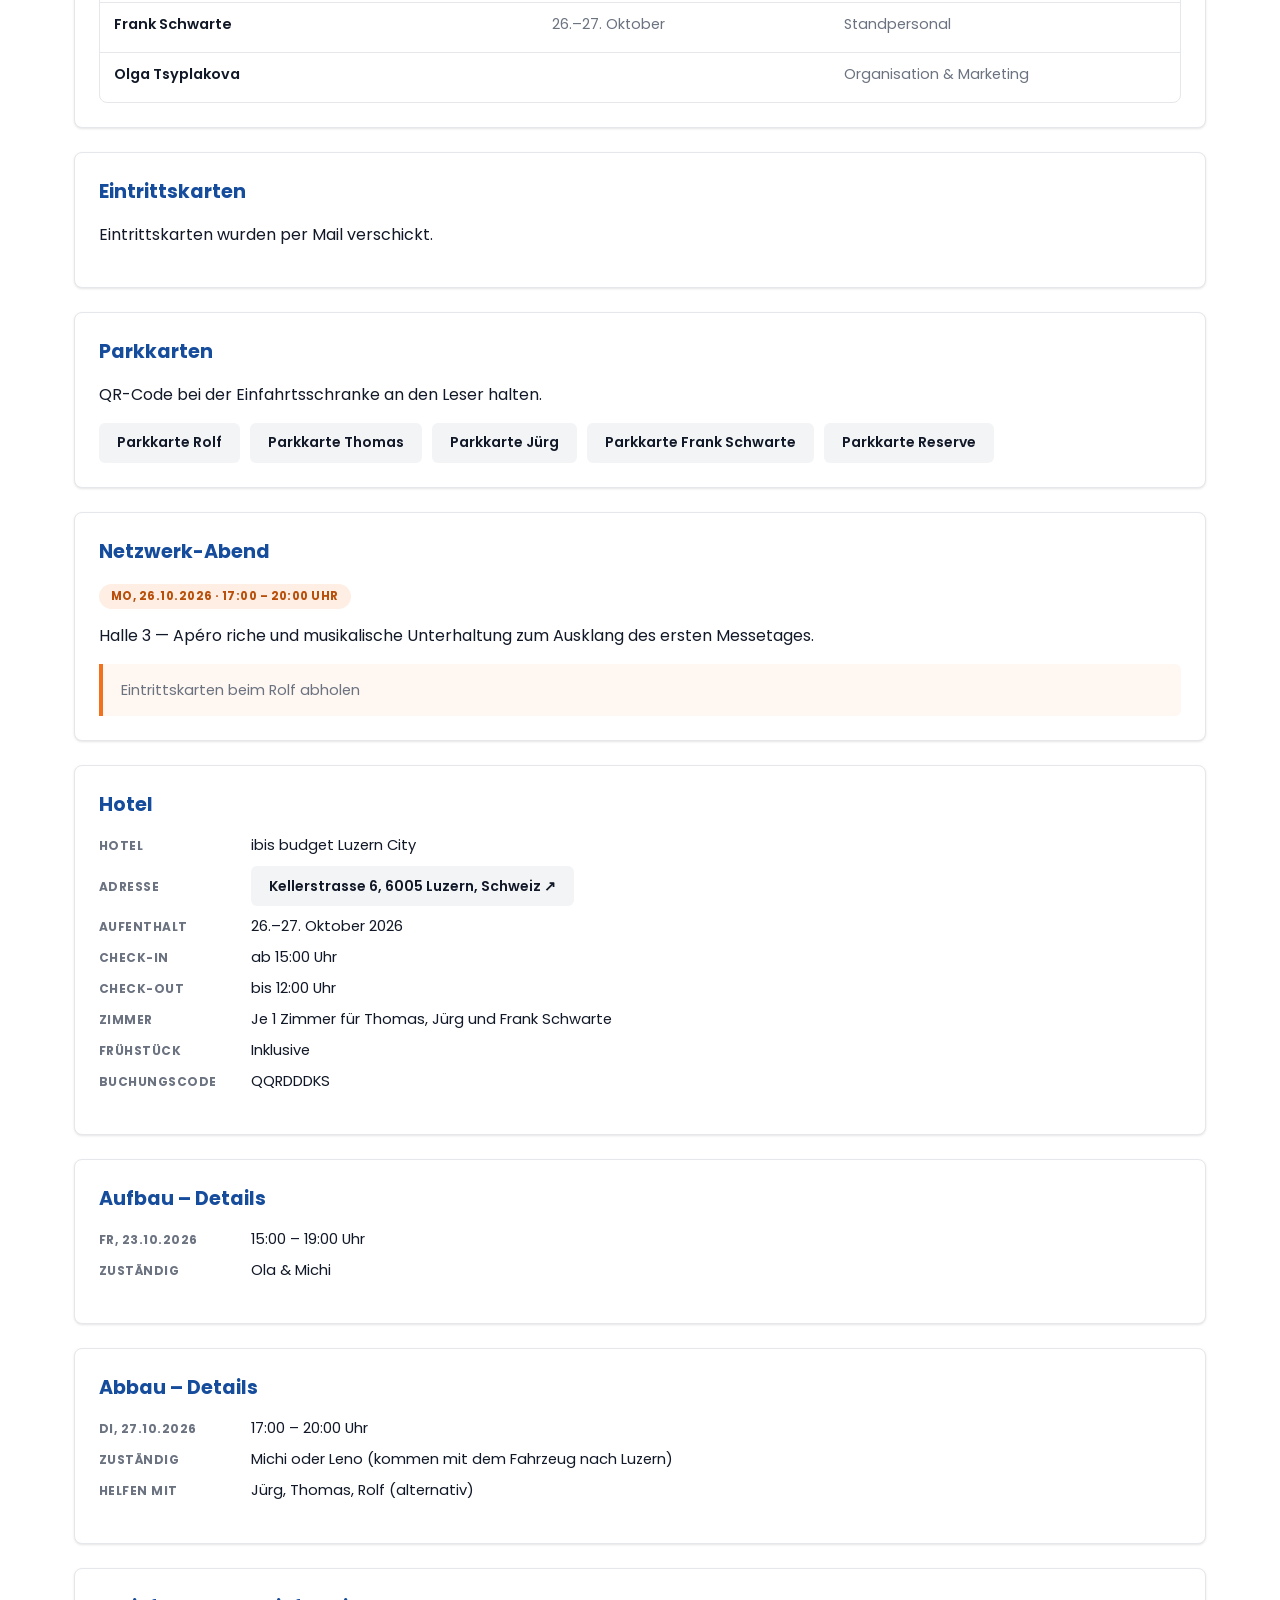
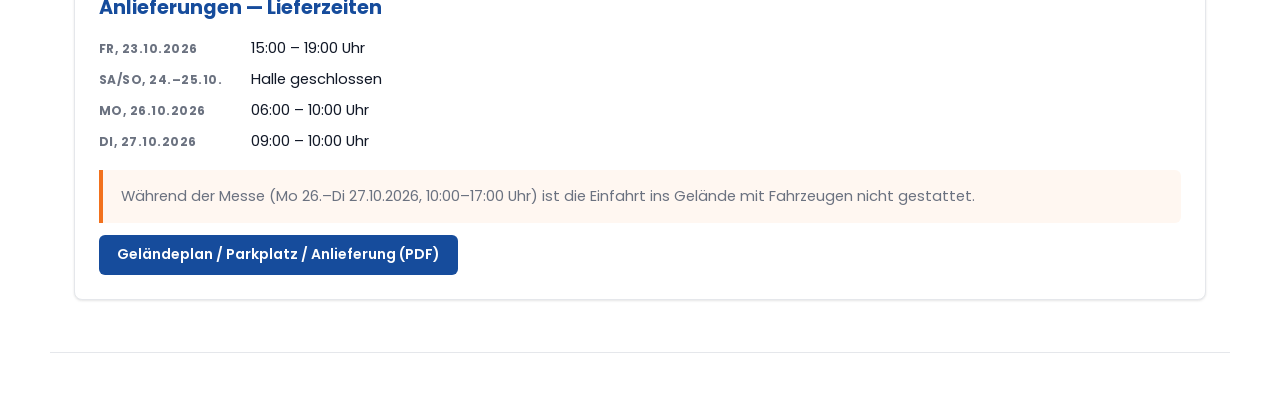
==== commit eb0ec4d3: "Abbau: Datum statt Bezeichnung anzeigen Co-Authored-By: Claude Sonnet 5.5 <noreply@anthropic.com>" ====
--- a/index.html
+++ b/index.html
@@ -209,7 +209,7 @@
         </div>
         <div class="kv-list">
           <div class="kv-row">
-            <span class="kv-key">Abbau</span>
+            <span class="kv-key">Di, 27.10.2026</span>
             <span>17:00 – 20:00 Uhr</span>
           </div>
           <div class="kv-row">
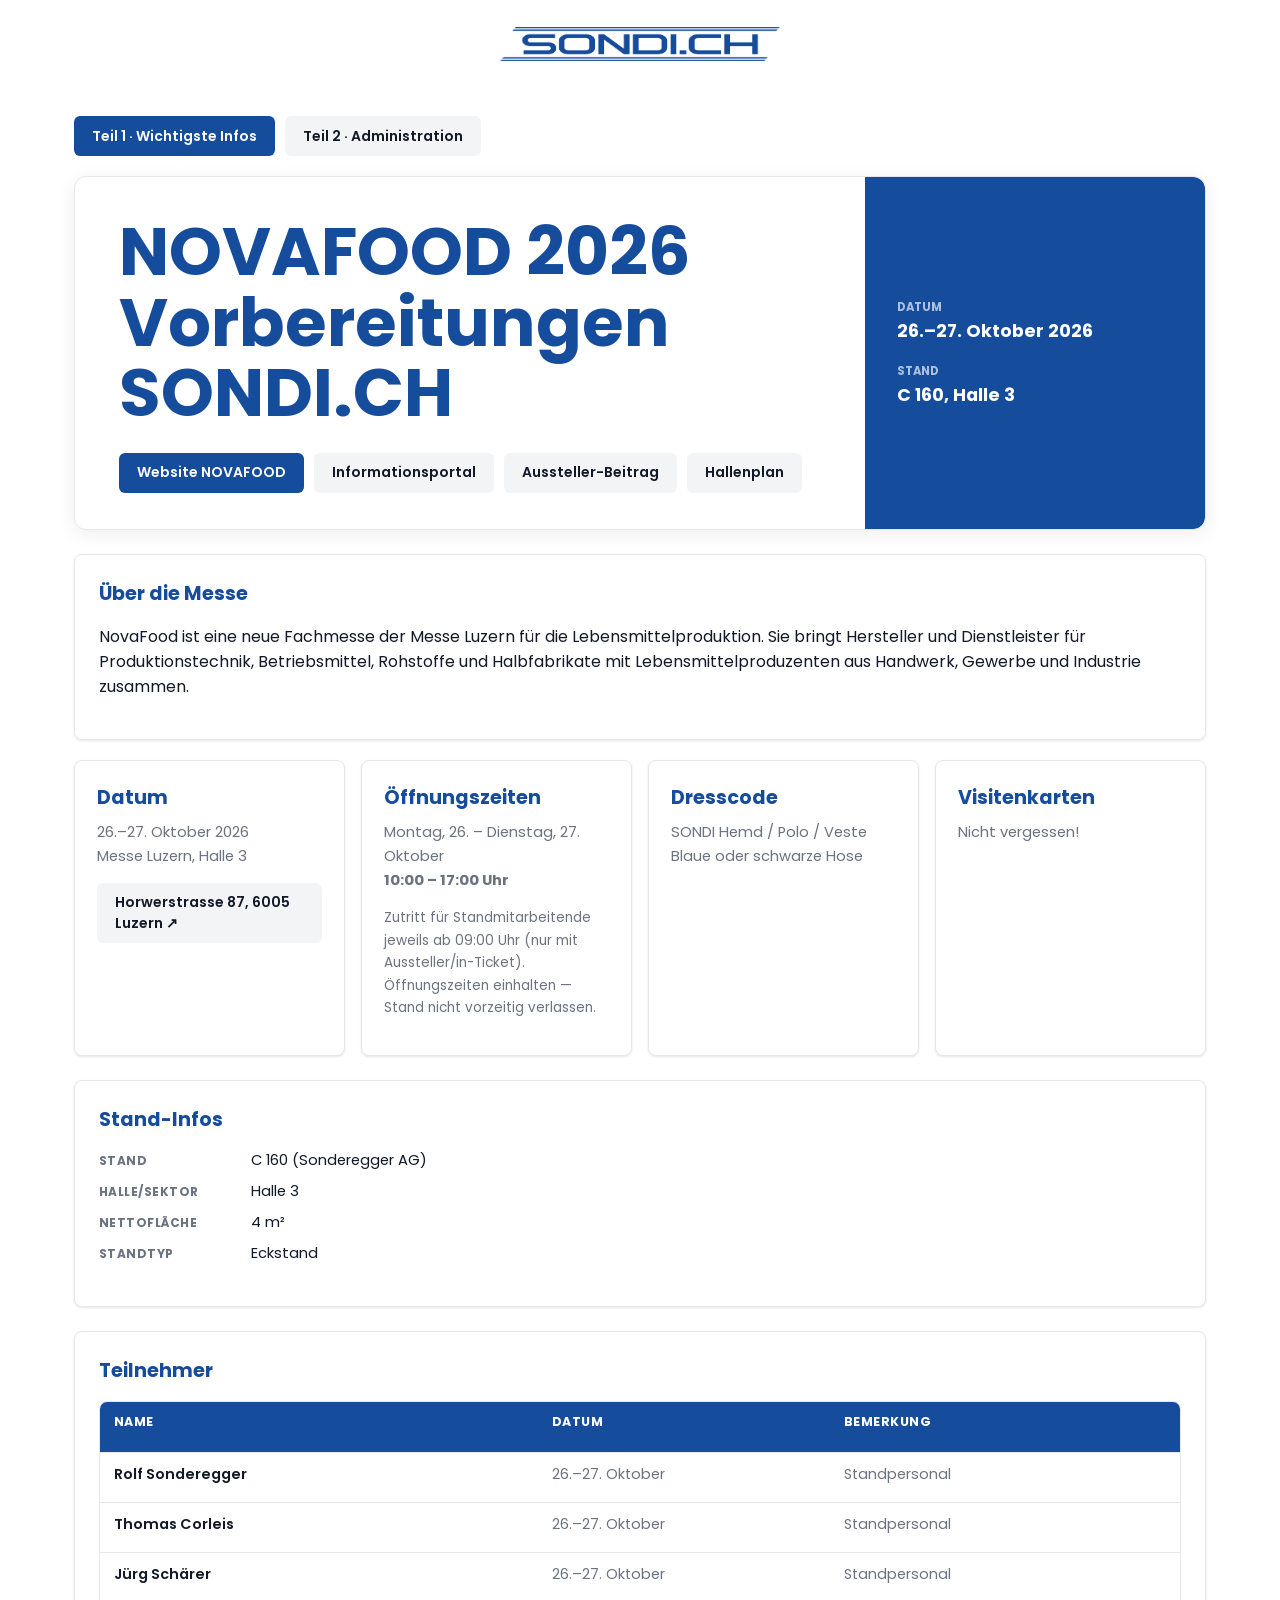
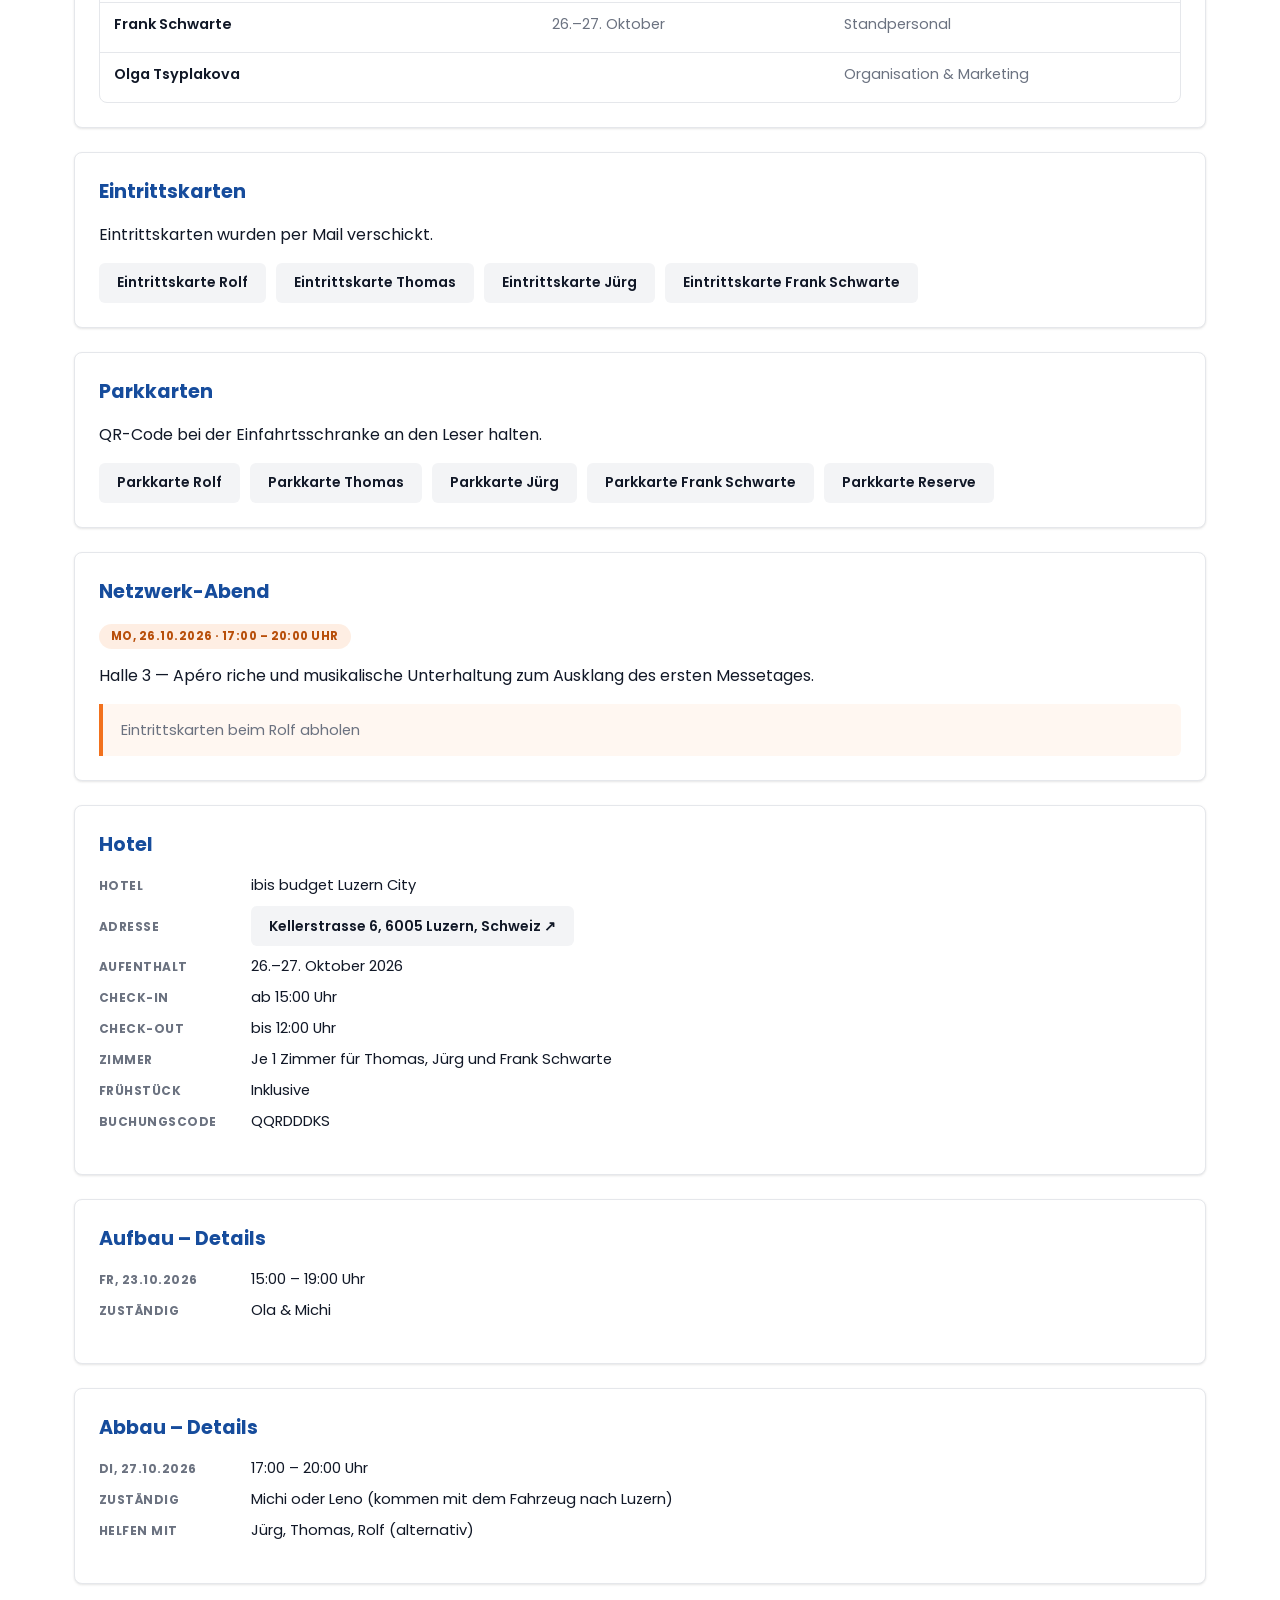
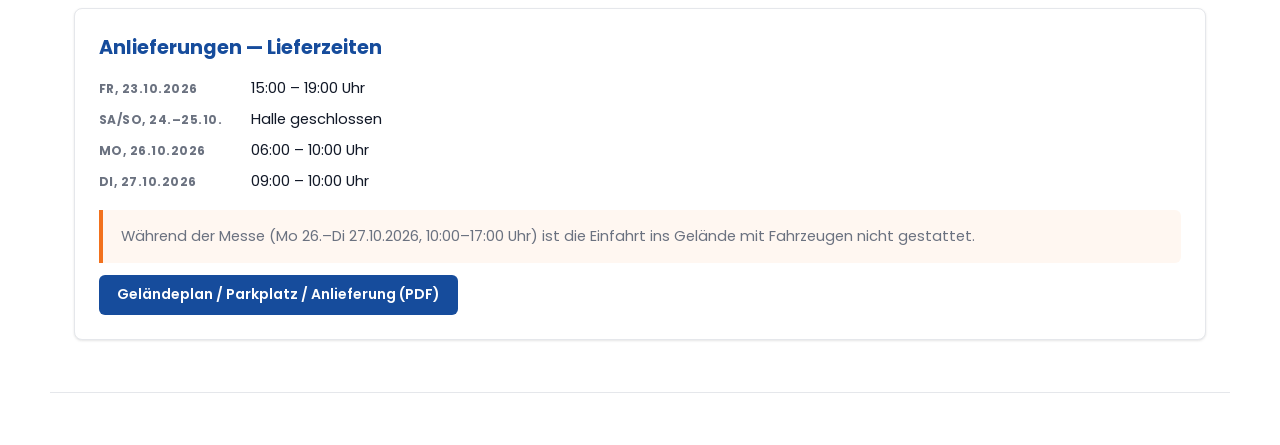
==== commit dbfa0b1d: "Eintrittskarten verlinken Co-Authored-By: Claude Sonnet 5.5 <noreply@anthropic.com>" ====
--- a/index.html
+++ b/index.html
@@ -122,6 +122,12 @@
           <h2>Eintrittskarten</h2>
         </div>
         <p>Eintrittskarten wurden per Mail verschickt.</p>
+        <div class="hero-actions" style="margin-top: 14px;">
+          <a class="secondary-action" href="eintrittskarte-rolf.pdf" target="_blank" rel="noreferrer">Eintrittskarte Rolf</a>
+          <a class="secondary-action" href="eintrittskarte-thomas.pdf" target="_blank" rel="noreferrer">Eintrittskarte Thomas</a>
+          <a class="secondary-action" href="eintrittskarte-juerg.pdf" target="_blank" rel="noreferrer">Eintrittskarte Jürg</a>
+          <a class="secondary-action" href="eintrittskarte-frank-schwarte.pdf" target="_blank" rel="noreferrer">Eintrittskarte Frank Schwarte</a>
+        </div>
       </section>
 
       <section class="info-band" id="parkkarten">
